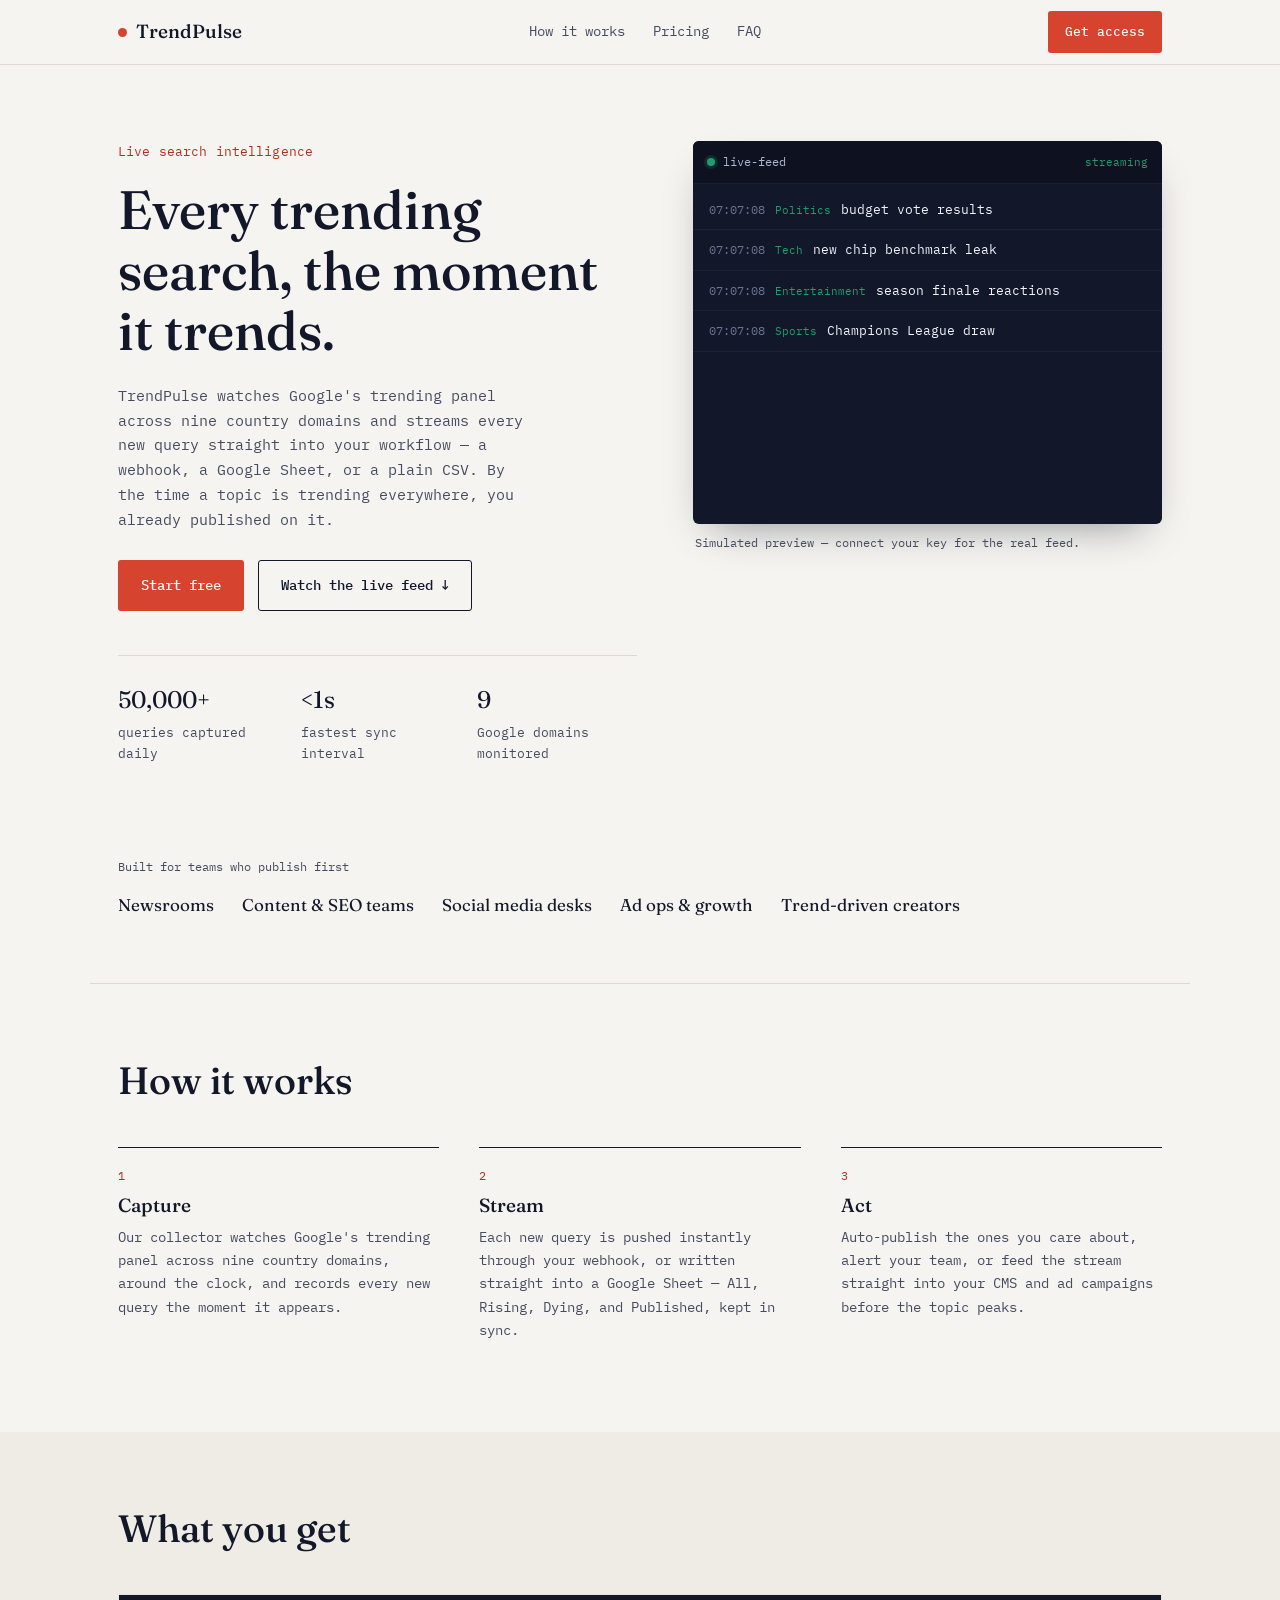
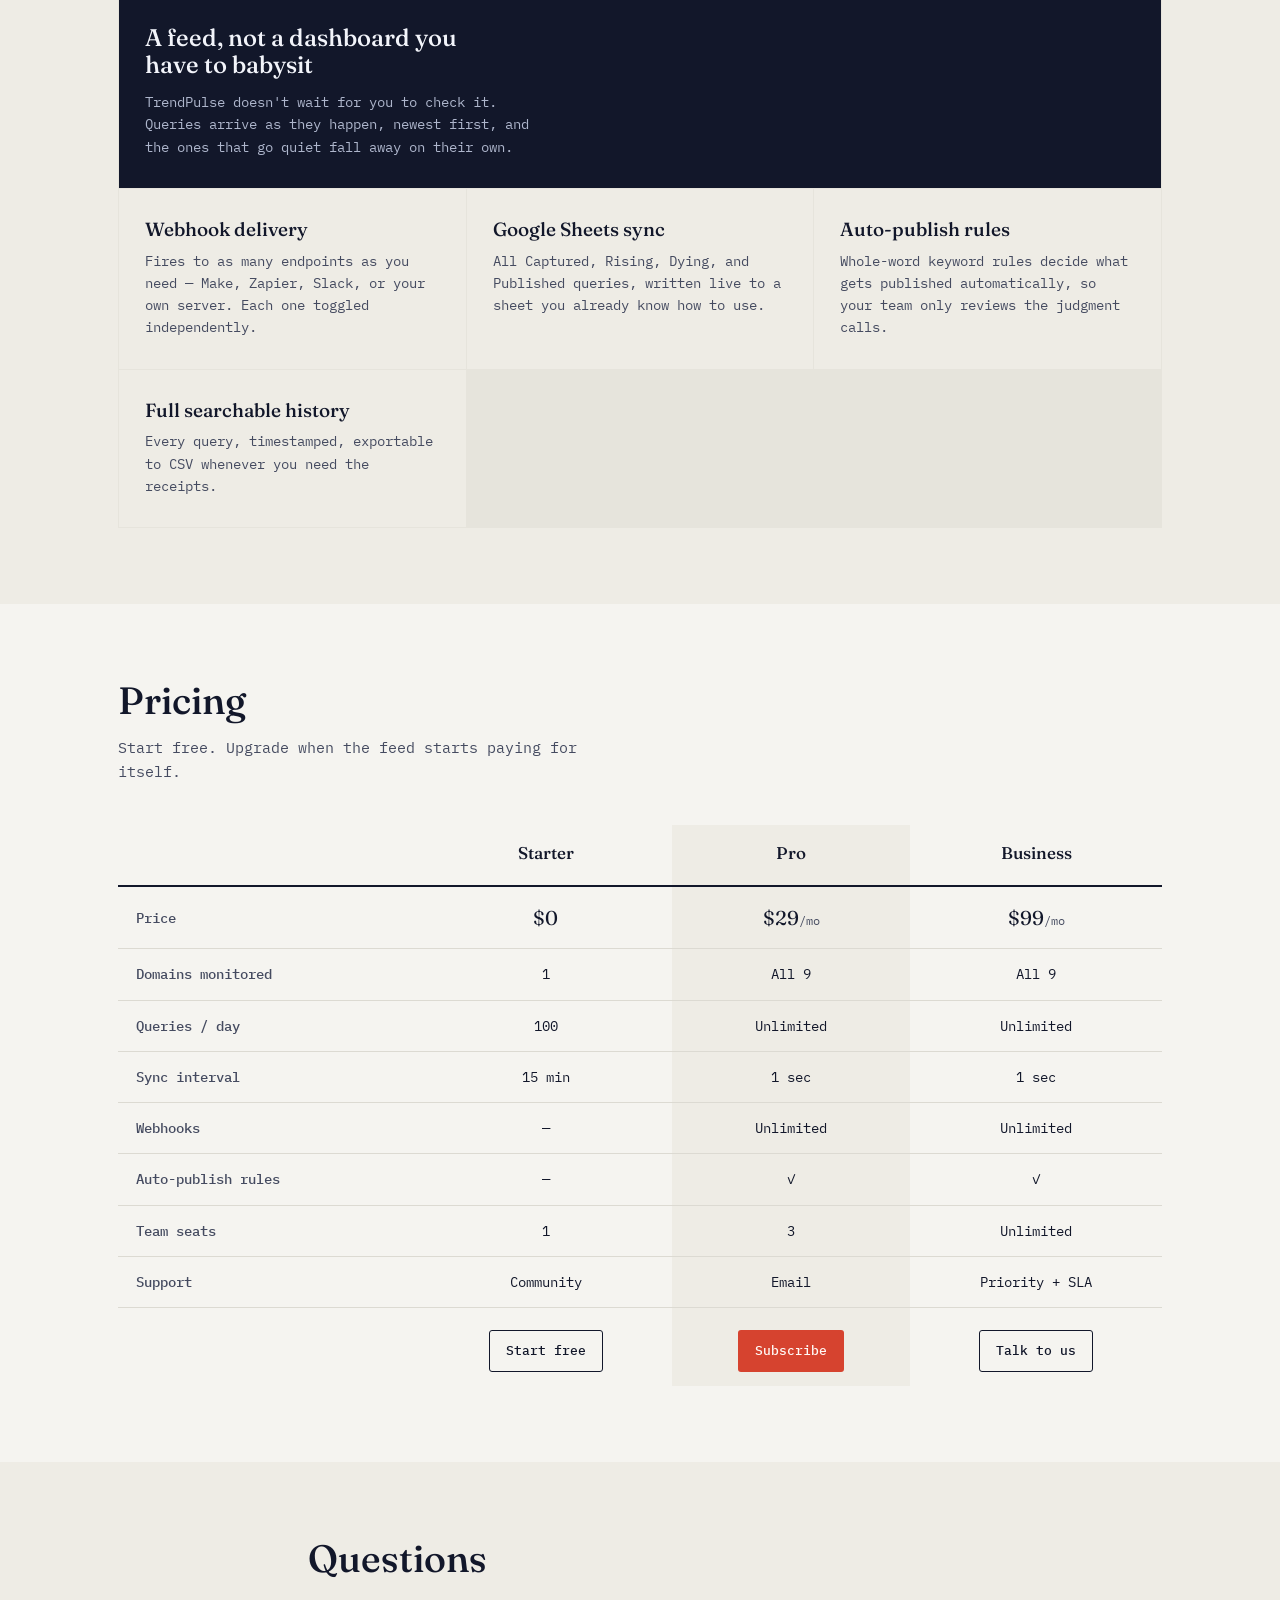
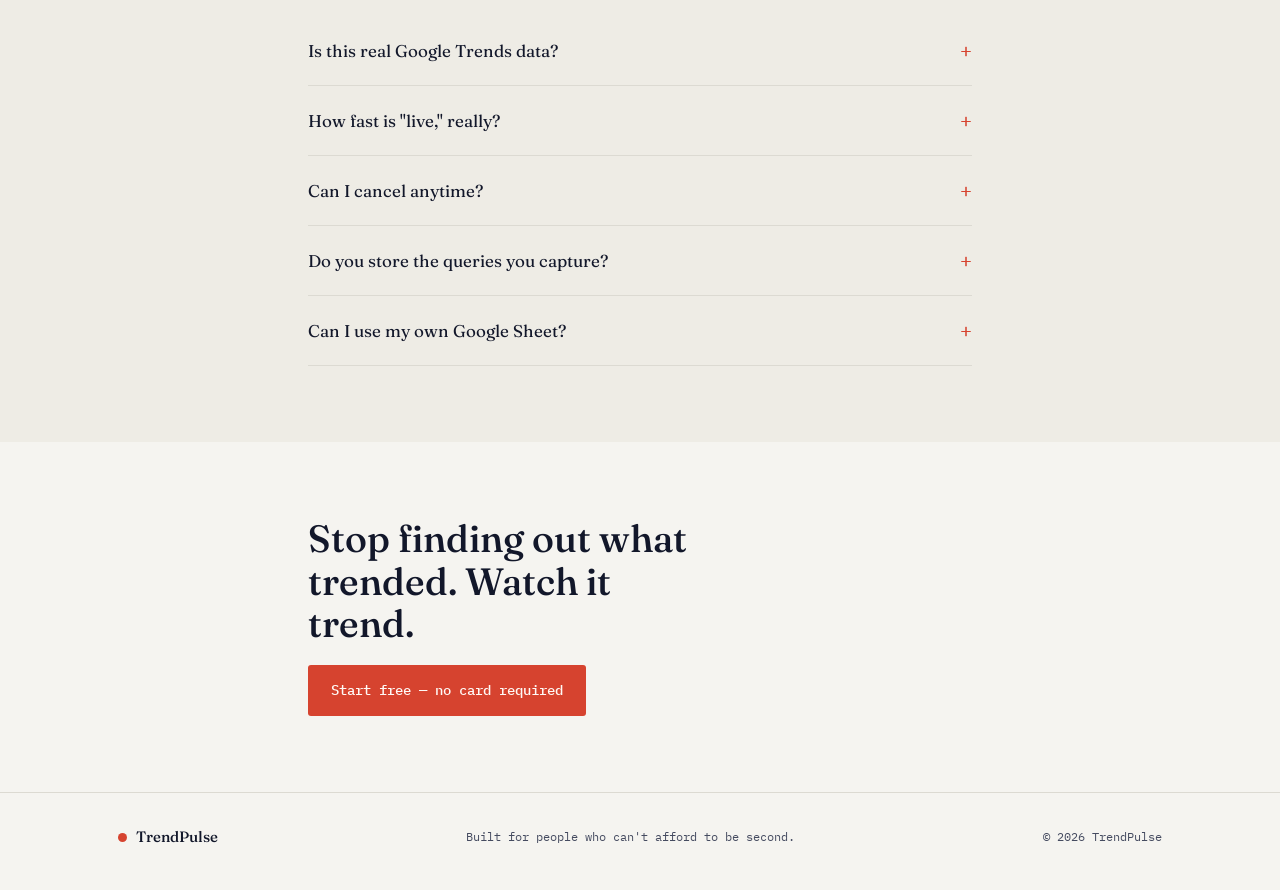
==== index.html @ affe09ee "Add files via upload" ====
<!DOCTYPE html>
<html lang="en">
<head>
<meta charset="UTF-8">
<meta name="viewport" content="width=device-width, initial-scale=1.0">
<title>TrendPulse — Live Google trending queries, streamed to you</title>
<meta name="description" content="TrendPulse streams live Google trending search queries into your workflow — webhook, Google Sheet, or CSV. No scraping your own.">
<link rel="preconnect" href="https://fonts.googleapis.com">
<link rel="preconnect" href="https://fonts.gstatic.com" crossorigin>
<link href="https://fonts.googleapis.com/css2?family=Fraunces:ital,opsz,wght@0,9..144,400;0,9..144,500;0,9..144,600;1,9..144,500&family=IBM+Plex+Mono:wght@400;500;600&display=swap" rel="stylesheet">
<link rel="stylesheet" href="styles.css">
</head>
<body>

<header class="topbar">
  <div class="wrap topbar-row">
    <a href="#top" class="brand">
      <span class="brand-dot" aria-hidden="true"></span>
      TrendPulse
    </a>
    <nav class="topnav" aria-label="Primary">
      <a href="#how">How it works</a>
      <a href="#pricing">Pricing</a>
      <a href="#faq">FAQ</a>
    </nav>
    <a href="#pricing" class="btn btn-primary btn-small">Get access</a>
  </div>
</header>

<main id="top">

  <!-- ============ HERO ============ -->
  <section class="hero wrap">
    <div class="hero-copy">
      <p class="kicker">Live search intelligence</p>
      <h1>Every trending search, the moment it trends.</h1>
      <p class="hero-sub">
        TrendPulse watches Google's trending panel across nine country domains and streams
        every new query straight into your workflow — a webhook, a Google Sheet, or a plain
        CSV. By the time a topic is trending everywhere, you already published on it.
      </p>
      <div class="hero-actions">
        <a href="#pricing" class="btn btn-primary">Start free</a>
        <a href="#ticker" class="btn btn-ghost">Watch the live feed ↓</a>
      </div>
      <dl class="hero-stats">
        <div><dt>50,000+</dt><dd>queries captured daily</dd></div>
        <div><dt>&lt;1s</dt><dd>fastest sync interval</dd></div>
        <div><dt>9</dt><dd>Google domains monitored</dd></div>
      </dl>
    </div>

    <div class="hero-demo" id="ticker">
      <div class="term">
        <div class="term-bar">
          <span class="term-dot term-dot-live" aria-hidden="true"></span>
          <span class="term-title">live-feed</span>
          <span class="term-status" id="termStatus">streaming</span>
        </div>
        <ol class="term-list" id="tickerList" aria-live="polite"></ol>
      </div>
      <p class="hero-demo-caption">Simulated preview — connect your key for the real feed.</p>
    </div>
  </section>

  <!-- ============ LOGOS / TRUST ============ -->
  <section class="wrap trust-row">
    <p class="trust-label">Built for teams who publish first</p>
    <ul class="trust-list">
      <li>Newsrooms</li>
      <li>Content &amp; SEO teams</li>
      <li>Social media desks</li>
      <li>Ad ops &amp; growth</li>
      <li>Trend-driven creators</li>
    </ul>
  </section>

  <!-- ============ HOW IT WORKS ============ -->
  <section class="section" id="how">
    <div class="wrap">
      <h2>How it works</h2>
      <ol class="steps">
        <li>
          <span class="step-no">1</span>
          <h3>Capture</h3>
          <p>Our collector watches Google's trending panel across nine country domains,
            around the clock, and records every new query the moment it appears.</p>
        </li>
        <li>
          <span class="step-no">2</span>
          <h3>Stream</h3>
          <p>Each new query is pushed instantly through your webhook, or written straight
            into a Google Sheet — All, Rising, Dying, and Published, kept in sync.</p>
        </li>
        <li>
          <span class="step-no">3</span>
          <h3>Act</h3>
          <p>Auto-publish the ones you care about, alert your team, or feed the stream
            straight into your CMS and ad campaigns before the topic peaks.</p>
        </li>
      </ol>
    </div>
  </section>

  <!-- ============ FEATURES ============ -->
  <section class="section section-alt">
    <div class="wrap">
      <h2>What you get</h2>
      <div class="feature-grid">
        <article class="feature feature-lead">
          <h3>A feed, not a dashboard you have to babysit</h3>
          <p>TrendPulse doesn't wait for you to check it. Queries arrive as they happen,
            newest first, and the ones that go quiet fall away on their own.</p>
        </article>
        <article class="feature">
          <h3>Webhook delivery</h3>
          <p>Fires to as many endpoints as you need — Make, Zapier, Slack, or your own
            server. Each one toggled independently.</p>
        </article>
        <article class="feature">
          <h3>Google Sheets sync</h3>
          <p>All Captured, Rising, Dying, and Published queries, written live to a sheet
            you already know how to use.</p>
        </article>
        <article class="feature">
          <h3>Auto-publish rules</h3>
          <p>Whole-word keyword rules decide what gets published automatically, so your
            team only reviews the judgment calls.</p>
        </article>
        <article class="feature">
          <h3>Full searchable history</h3>
          <p>Every query, timestamped, exportable to CSV whenever you need the receipts.</p>
        </article>
      </div>
    </div>
  </section>

  <!-- ============ PRICING ============ -->
  <section class="section" id="pricing">
    <div class="wrap">
      <h2>Pricing</h2>
      <p class="section-sub">Start free. Upgrade when the feed starts paying for itself.</p>

      <table class="price-table">
        <thead>
          <tr>
            <th scope="col" class="price-table-plan">Plan</th>
            <th scope="col">Starter</th>
            <th scope="col" class="price-table-featured">Pro</th>
            <th scope="col">Business</th>
          </tr>
        </thead>
        <tbody>
          <tr>
            <th scope="row">Price</th>
            <td><span class="price">$0</span></td>
            <td class="price-table-featured"><span class="price">$29</span><span class="price-period">/mo</span></td>
            <td><span class="price">$99</span><span class="price-period">/mo</span></td>
          </tr>
          <tr>
            <th scope="row">Domains monitored</th>
            <td>1</td>
            <td class="price-table-featured">All 9</td>
            <td>All 9</td>
          </tr>
          <tr>
            <th scope="row">Queries / day</th>
            <td>100</td>
            <td class="price-table-featured">Unlimited</td>
            <td>Unlimited</td>
          </tr>
          <tr>
            <th scope="row">Sync interval</th>
            <td>15 min</td>
            <td class="price-table-featured">1 sec</td>
            <td>1 sec</td>
          </tr>
          <tr>
            <th scope="row">Webhooks</th>
            <td>—</td>
            <td class="price-table-featured">Unlimited</td>
            <td>Unlimited</td>
          </tr>
          <tr>
            <th scope="row">Auto-publish rules</th>
            <td>—</td>
            <td class="price-table-featured">✓</td>
            <td>✓</td>
          </tr>
          <tr>
            <th scope="row">Team seats</th>
            <td>1</td>
            <td class="price-table-featured">3</td>
            <td>Unlimited</td>
          </tr>
          <tr>
            <th scope="row">Support</th>
            <td>Community</td>
            <td class="price-table-featured">Email</td>
            <td>Priority + SLA</td>
          </tr>
          <tr class="price-table-cta-row">
            <th scope="row" class="visually-hidden">Get started</th>
            <td><a href="#" class="btn btn-ghost btn-small" data-plan="starter">Start free</a></td>
            <td class="price-table-featured"><a href="#" class="btn btn-primary btn-small" data-plan="pro">Subscribe</a></td>
            <td><a href="#" class="btn btn-ghost btn-small" data-plan="business">Talk to us</a></td>
          </tr>
        </tbody>
      </table>
    </div>
  </section>

  <!-- ============ FAQ ============ -->
  <section class="section section-alt" id="faq">
    <div class="wrap wrap-narrow">
      <h2>Questions</h2>
      <div class="faq-list">
        <details>
          <summary>Is this real Google Trends data?</summary>
          <p>Yes — TrendPulse reads the same trending panel you'd see on Google Search
            itself, across nine country domains, rather than a delayed export.</p>
        </details>
        <details>
          <summary>How fast is "live," really?</summary>
          <p>On the Pro and Business plans, a new query can reach your webhook or sheet
            in as little as one second from when it first appears. Starter syncs every
            15 minutes.</p>
        </details>
        <details>
          <summary>Can I cancel anytime?</summary>
          <p>Yes. Subscriptions are month-to-month with no contract — cancel from your
            billing portal and you'll keep access until the period ends.</p>
        </details>
        <details>
          <summary>Do you store the queries you capture?</summary>
          <p>Your captured history is kept for as long as your account is active, so you
            can search and export it later. You can purge it at any time.</p>
        </details>
        <details>
          <summary>Can I use my own Google Sheet?</summary>
          <p>Yes — point TrendPulse at any Sheet you control and it keeps four tabs in
            sync: All Captured, Rising, Dying, and Published.</p>
        </details>
      </div>
    </div>
  </section>

  <!-- ============ FINAL CTA ============ -->
  <section class="section closing">
    <div class="wrap wrap-narrow closing-inner">
      <h2>Stop finding out what trended. Watch it trend.</h2>
      <a href="#pricing" class="btn btn-primary">Start free — no card required</a>
    </div>
  </section>

</main>

<footer class="footer">
  <div class="wrap footer-row">
    <a href="#top" class="brand brand-footer">
      <span class="brand-dot" aria-hidden="true"></span>
      TrendPulse
    </a>
    <p class="footer-note">Built for people who can't afford to be second.</p>
    <p class="footer-copy">© <span id="year"></span> TrendPulse</p>
  </div>
</footer>

<script src="script.js"></script>
</body>
</html>
---- styles.css ----
/* ============================================================
   TrendPulse — tokens
   ============================================================ */
:root {
  --paper: #f5f4f0;
  --paper-alt: #eeece5;
  --ink: #12172a;
  --ink-soft: #454b60;
  --navy: #1e2a47;
  --navy-deep: #12172a;
  --coral: #d6432f;
  --coral-deep: #ad3120;
  --green: #1f9d6c;
  --line: #dcdad2;
  --line-soft: #e6e4dc;

  --font-display: 'Fraunces', Georgia, serif;
  --font-mono: 'IBM Plex Mono', ui-monospace, SFMono-Regular, Menlo, monospace;

  --wrap: 1100px;
}

* { box-sizing: border-box; }

html { scroll-behavior: smooth; }

body {
  margin: 0;
  background: var(--paper);
  color: var(--ink);
  font-family: var(--font-mono);
  font-size: 15px;
  line-height: 1.65;
  -webkit-font-smoothing: antialiased;
}

.visually-hidden {
  position: absolute;
  width: 1px; height: 1px;
  overflow: hidden;
  clip: rect(0 0 0 0);
}

a { color: inherit; }

h1, h2, h3 {
  font-family: var(--font-display);
  font-weight: 500;
  color: var(--navy-deep);
  margin: 0 0 0.5em;
  line-height: 1.12;
}

h2 { font-size: clamp(28px, 4vw, 38px); font-weight: 500; }
h3 { font-size: 19px; font-weight: 500; }

p { margin: 0 0 1em; }

.wrap {
  max-width: var(--wrap);
  margin: 0 auto;
  padding: 0 28px;
}
.wrap-narrow { max-width: 720px; }

:focus-visible {
  outline: 2px solid var(--coral);
  outline-offset: 3px;
}

/* ============================================================
   Buttons
   ============================================================ */
.btn {
  display: inline-flex;
  align-items: center;
  gap: 8px;
  font-family: var(--font-mono);
  font-size: 14px;
  font-weight: 500;
  text-decoration: none;
  padding: 13px 22px;
  border-radius: 3px;
  border: 1px solid transparent;
  cursor: pointer;
  transition: background-color .15s ease, border-color .15s ease, color .15s ease;
}
.btn-small { padding: 9px 16px; font-size: 13px; }

.btn-primary {
  background: var(--coral);
  color: #fff9f6;
}
.btn-primary:hover { background: var(--coral-deep); }

.btn-ghost {
  background: transparent;
  color: var(--navy-deep);
  border-color: var(--ink);
}
.btn-ghost:hover { background: var(--ink); color: var(--paper); }

/* ============================================================
   Top bar
   ============================================================ */
.topbar {
  position: sticky;
  top: 0;
  z-index: 20;
  background: rgba(245, 244, 240, 0.92);
  backdrop-filter: blur(6px);
  border-bottom: 1px solid var(--line);
}
.topbar-row {
  display: flex;
  align-items: center;
  justify-content: space-between;
  height: 64px;
}
.brand {
  display: inline-flex;
  align-items: center;
  gap: 9px;
  font-family: var(--font-display);
  font-size: 19px;
  font-weight: 500;
  text-decoration: none;
  color: var(--navy-deep);
}
.brand-dot {
  width: 9px; height: 9px;
  border-radius: 50%;
  background: var(--coral);
  display: inline-block;
}
.topnav {
  display: flex;
  gap: 28px;
  font-size: 14px;
}
.topnav a { text-decoration: none; color: var(--ink-soft); }
.topnav a:hover { color: var(--ink); }

@media (max-width: 720px) {
  .topnav { display: none; }
}

/* ============================================================
   Hero
   ============================================================ */
.hero {
  display: grid;
  grid-template-columns: 1.05fr 0.95fr;
  gap: 56px;
  align-items: start;
  padding: 76px 28px 64px;
}
@media (max-width: 900px) {
  .hero { grid-template-columns: 1fr; padding-top: 48px; }
}

.kicker {
  font-size: 13px;
  color: var(--coral-deep);
  margin: 0 0 18px;
  letter-spacing: 0.01em;
}

.hero h1 {
  font-size: clamp(34px, 5.2vw, 54px);
  max-width: 15ch;
  margin-bottom: 22px;
}

.hero-sub {
  max-width: 46ch;
  color: var(--ink-soft);
  font-size: 15px;
}

.hero-actions {
  display: flex;
  gap: 14px;
  flex-wrap: wrap;
  margin: 28px 0 44px;
}

.hero-stats {
  display: flex;
  gap: 36px;
  margin: 0;
  padding-top: 24px;
  border-top: 1px solid var(--line);
}
.hero-stats dt {
  font-family: var(--font-display);
  font-size: 24px;
  color: var(--navy-deep);
}
.hero-stats dd {
  margin: 2px 0 0;
  font-size: 12.5px;
  color: var(--ink-soft);
}

/* ---- terminal / live ticker ---- */
.hero-demo { position: relative; }
.term {
  background: var(--navy-deep);
  border-radius: 6px;
  overflow: hidden;
  box-shadow: 0 18px 40px -18px rgba(18, 23, 42, 0.45);
}
.term-bar {
  display: flex;
  align-items: center;
  gap: 8px;
  padding: 11px 14px;
  background: #0d1120;
  border-bottom: 1px solid rgba(255,255,255,0.06);
}
.term-dot-live {
  width: 8px; height: 8px;
  border-radius: 50%;
  background: var(--green);
  box-shadow: 0 0 0 3px rgba(31,157,108,0.18);
  flex: 0 0 auto;
}
.term-title {
  color: #aeb6cc;
  font-size: 12px;
}
.term-status {
  margin-left: auto;
  font-size: 11px;
  color: var(--green);
  text-transform: lowercase;
}
.term-list {
  list-style: none;
  margin: 0;
  padding: 6px 0;
  min-height: 340px;
  max-height: 340px;
  overflow: hidden;
}
.term-list li {
  display: flex;
  align-items: baseline;
  gap: 10px;
  padding: 9px 16px;
  font-size: 13px;
  color: #dfe3ee;
  border-bottom: 1px solid rgba(255,255,255,0.045);
  animation: rowIn .35s ease both;
}
.term-list li .t {
  color: #6b7395;
  font-size: 11.5px;
  flex: 0 0 auto;
}
.term-list li .cat {
  color: var(--green);
  font-size: 10.5px;
  flex: 0 0 auto;
}
.term-list li .q {
  flex: 1 1 auto;
  color: #f2f4fa;
  overflow: hidden;
  text-overflow: ellipsis;
  white-space: nowrap;
}
@keyframes rowIn {
  from { opacity: 0; transform: translateY(-6px); }
  to { opacity: 1; transform: translateY(0); }
}
@media (prefers-reduced-motion: reduce) {
  .term-list li { animation: none; }
}

.hero-demo-caption {
  margin: 10px 2px 0;
  font-size: 11.5px;
  color: var(--ink-soft);
}

/* ============================================================
   Trust row
   ============================================================ */
.trust-row {
  padding: 30px 28px 64px;
  border-bottom: 1px solid var(--line);
}
.trust-label {
  font-size: 12px;
  color: var(--ink-soft);
  margin: 0 0 14px;
}
.trust-list {
  list-style: none;
  display: flex;
  flex-wrap: wrap;
  gap: 10px 28px;
  margin: 0;
  padding: 0;
  font-family: var(--font-display);
  font-size: 17px;
  color: var(--navy-deep);
}

/* ============================================================
   Sections
   ============================================================ */
.section { padding: 76px 0; }
.section-alt { background: var(--paper-alt); }
.section-sub { color: var(--ink-soft); max-width: 52ch; margin-top: -6px; }

/* ---- steps ---- */
.steps {
  list-style: none;
  margin: 44px 0 0;
  padding: 0;
  display: grid;
  grid-template-columns: repeat(3, 1fr);
  gap: 40px;
}
@media (max-width: 760px) {
  .steps { grid-template-columns: 1fr; }
}
.steps li { border-top: 1px solid var(--ink); padding-top: 18px; }
.step-no {
  font-family: var(--font-mono);
  font-size: 12px;
  color: var(--coral-deep);
  display: block;
  margin-bottom: 10px;
}
.steps p { color: var(--ink-soft); font-size: 14px; }

/* ---- features ---- */
.feature-grid {
  margin-top: 44px;
  display: grid;
  grid-template-columns: repeat(3, 1fr);
  gap: 1px;
  background: var(--line-soft);
  border: 1px solid var(--line-soft);
}
@media (max-width: 760px) {
  .feature-grid { grid-template-columns: 1fr; }
}
.feature {
  background: var(--paper-alt);
  padding: 30px 26px;
}
.feature p { color: var(--ink-soft); font-size: 13.5px; margin-bottom: 0; }
.feature-lead {
  grid-column: span 3;
  background: var(--navy-deep);
}
.feature-lead h3, .feature-lead p { color: #f2f4fa; }
.feature-lead h3 { font-family: var(--font-display); font-size: 24px; max-width: 20ch; }
.feature-lead p { color: #aeb6cc; max-width: 50ch; }
@media (max-width: 760px) {
  .feature-lead { grid-column: span 1; }
}

/* ============================================================
   Pricing table
   ============================================================ */
.price-table {
  width: 100%;
  border-collapse: collapse;
  margin-top: 40px;
  font-size: 13.5px;
}
.price-table th, .price-table td {
  padding: 14px 18px;
  border-bottom: 1px solid var(--line);
  text-align: center;
}
.price-table thead th { text-align: center; }
.price-table th[scope="row"] {
  text-align: left;
  font-weight: 500;
  color: var(--ink-soft);
}
.price-table-plan { visibility: hidden; }
.price-table thead tr th:first-child { text-align: left; }

.price-table thead th {
  font-family: var(--font-display);
  font-size: 17px;
  font-weight: 500;
  color: var(--navy-deep);
  padding-bottom: 18px;
  border-bottom: 2px solid var(--ink);
}
.price-table-featured {
  background: var(--paper-alt);
}
.price {
  font-family: var(--font-display);
  font-size: 20px;
  color: var(--navy-deep);
}
.price-period { font-size: 12px; color: var(--ink-soft); }
.price-table-cta-row td { border-bottom: none; padding-top: 22px; }

@media (max-width: 700px) {
  .price-table { font-size: 12px; }
  .price-table th, .price-table td { padding: 10px 8px; }
}

/* ============================================================
   FAQ
   ============================================================ */
.faq-list { margin-top: 36px; }
.faq-list details {
  border-bottom: 1px solid var(--line);
  padding: 18px 0;
}
.faq-list summary {
  cursor: pointer;
  font-family: var(--font-display);
  font-size: 17px;
  color: var(--navy-deep);
  list-style: none;
  display: flex;
  justify-content: space-between;
  align-items: center;
  gap: 12px;
}
.faq-list summary::-webkit-details-marker { display: none; }
.faq-list summary::after {
  content: '+';
  font-family: var(--font-mono);
  color: var(--coral);
  font-size: 20px;
  flex: 0 0 auto;
}
.faq-list details[open] summary::after { content: '–'; }
.faq-list p {
  margin: 12px 0 0;
  color: var(--ink-soft);
  font-size: 14px;
  max-width: 60ch;
}

/* ============================================================
   Closing CTA
   ============================================================ */
.closing { text-align: left; }
.closing-inner h2 { max-width: 16ch; }

/* ============================================================
   Footer
   ============================================================ */
.footer { border-top: 1px solid var(--line); padding: 32px 0 40px; }
.footer-row {
  display: flex;
  align-items: center;
  gap: 20px;
  flex-wrap: wrap;
  justify-content: space-between;
}
.brand-footer { font-size: 15px; }
.footer-note, .footer-copy {
  margin: 0;
  font-size: 12px;
  color: var(--ink-soft);
}
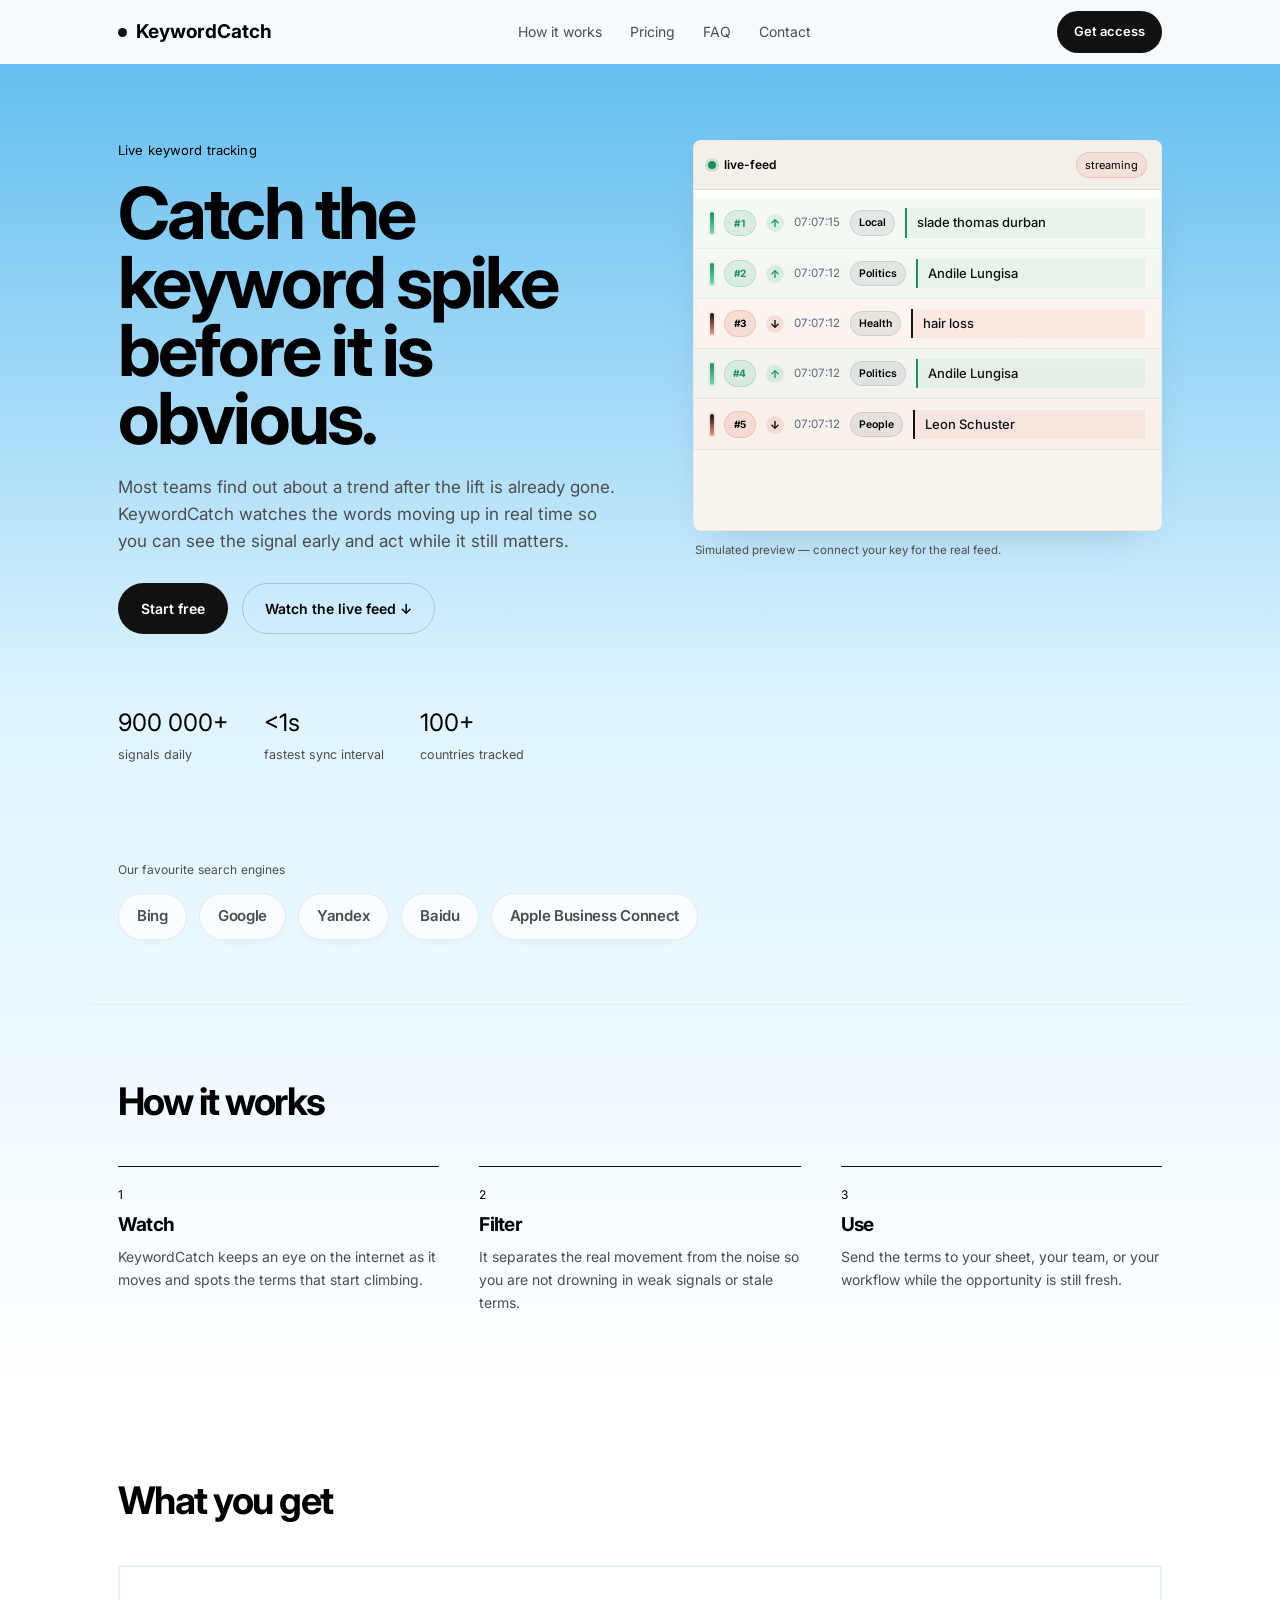
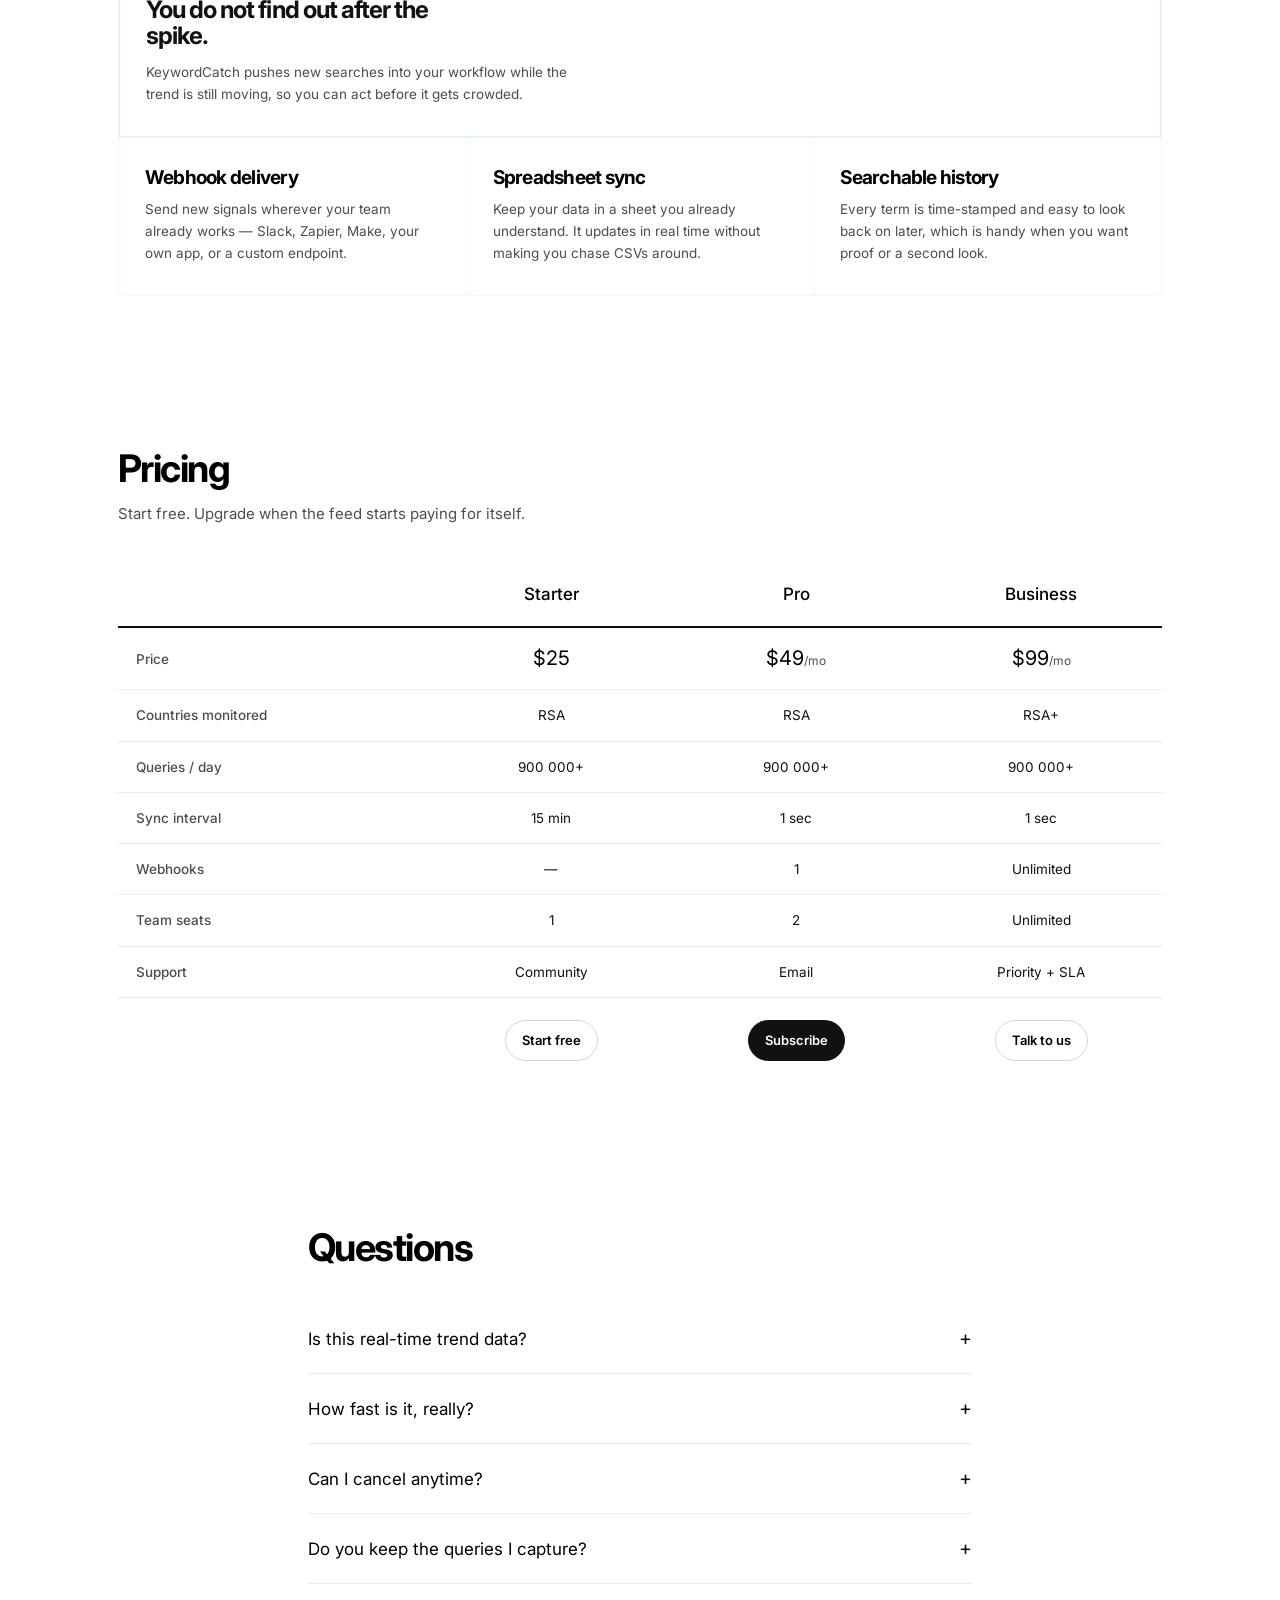
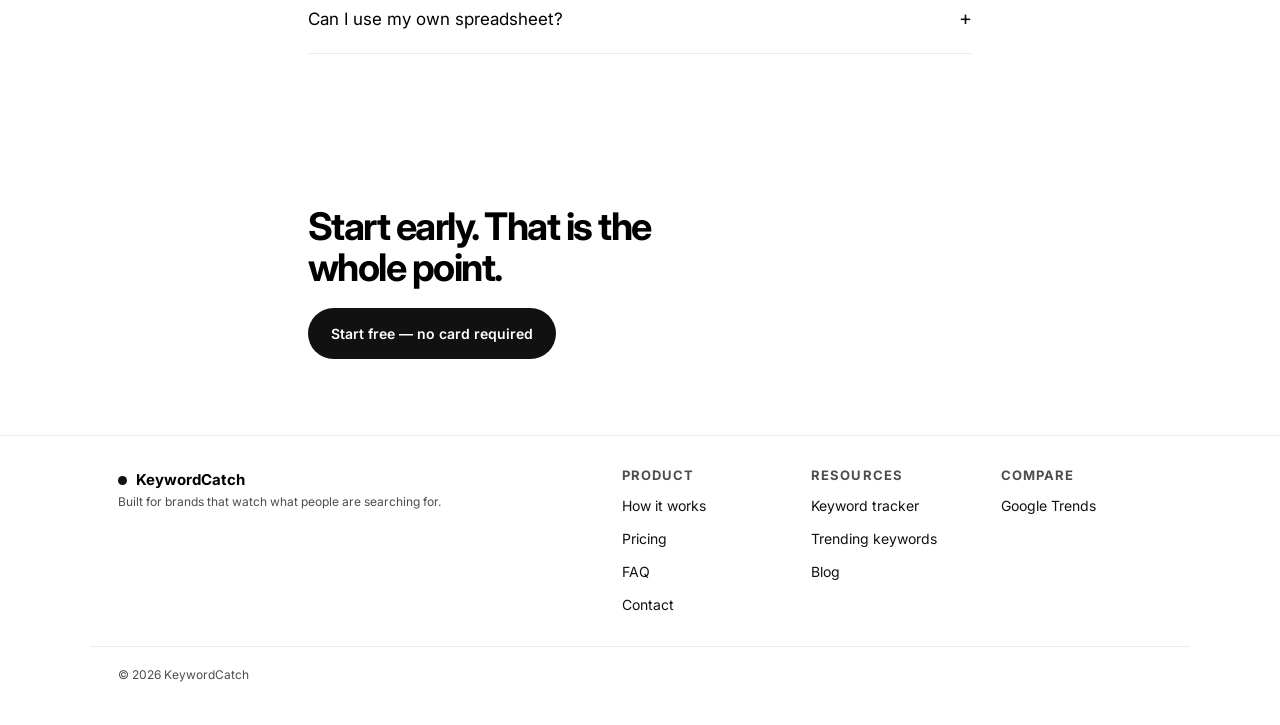
==== commit 5cee023a: "Add files via upload" ====
--- a/index.html
+++ b/index.html
@@ -1,271 +1,321 @@
-<!DOCTYPE html>
-<html lang="en">
-<head>
-<meta charset="UTF-8">
-<meta name="viewport" content="width=device-width, initial-scale=1.0">
-<title>TrendPulse — Live Google trending queries, streamed to you</title>
-<meta name="description" content="TrendPulse streams live Google trending search queries into your workflow — webhook, Google Sheet, or CSV. No scraping your own.">
-<link rel="preconnect" href="https://fonts.googleapis.com">
-<link rel="preconnect" href="https://fonts.gstatic.com" crossorigin>
-<link href="https://fonts.googleapis.com/css2?family=Fraunces:ital,opsz,wght@0,9..144,400;0,9..144,500;0,9..144,600;1,9..144,500&family=IBM+Plex+Mono:wght@400;500;600&display=swap" rel="stylesheet">
-<link rel="stylesheet" href="styles.css">
-</head>
-<body>
-
-<header class="topbar">
-  <div class="wrap topbar-row">
-    <a href="#top" class="brand">
-      <span class="brand-dot" aria-hidden="true"></span>
-      TrendPulse
-    </a>
-    <nav class="topnav" aria-label="Primary">
-      <a href="#how">How it works</a>
-      <a href="#pricing">Pricing</a>
-      <a href="#faq">FAQ</a>
-    </nav>
-    <a href="#pricing" class="btn btn-primary btn-small">Get access</a>
-  </div>
-</header>
-
-<main id="top">
-
-  <!-- ============ HERO ============ -->
-  <section class="hero wrap">
-    <div class="hero-copy">
-      <p class="kicker">Live search intelligence</p>
-      <h1>Every trending search, the moment it trends.</h1>
-      <p class="hero-sub">
-        TrendPulse watches Google's trending panel across nine country domains and streams
-        every new query straight into your workflow — a webhook, a Google Sheet, or a plain
-        CSV. By the time a topic is trending everywhere, you already published on it.
-      </p>
-      <div class="hero-actions">
-        <a href="#pricing" class="btn btn-primary">Start free</a>
-        <a href="#ticker" class="btn btn-ghost">Watch the live feed ↓</a>
-      </div>
-      <dl class="hero-stats">
-        <div><dt>50,000+</dt><dd>queries captured daily</dd></div>
-        <div><dt>&lt;1s</dt><dd>fastest sync interval</dd></div>
-        <div><dt>9</dt><dd>Google domains monitored</dd></div>
-      </dl>
-    </div>
-
-    <div class="hero-demo" id="ticker">
-      <div class="term">
-        <div class="term-bar">
-          <span class="term-dot term-dot-live" aria-hidden="true"></span>
-          <span class="term-title">live-feed</span>
-          <span class="term-status" id="termStatus">streaming</span>
-        </div>
-        <ol class="term-list" id="tickerList" aria-live="polite"></ol>
-      </div>
-      <p class="hero-demo-caption">Simulated preview — connect your key for the real feed.</p>
-    </div>
-  </section>
-
-  <!-- ============ LOGOS / TRUST ============ -->
-  <section class="wrap trust-row">
-    <p class="trust-label">Built for teams who publish first</p>
-    <ul class="trust-list">
-      <li>Newsrooms</li>
-      <li>Content &amp; SEO teams</li>
-      <li>Social media desks</li>
-      <li>Ad ops &amp; growth</li>
-      <li>Trend-driven creators</li>
-    </ul>
-  </section>
-
-  <!-- ============ HOW IT WORKS ============ -->
-  <section class="section" id="how">
-    <div class="wrap">
-      <h2>How it works</h2>
-      <ol class="steps">
-        <li>
-          <span class="step-no">1</span>
-          <h3>Capture</h3>
-          <p>Our collector watches Google's trending panel across nine country domains,
-            around the clock, and records every new query the moment it appears.</p>
-        </li>
-        <li>
-          <span class="step-no">2</span>
-          <h3>Stream</h3>
-          <p>Each new query is pushed instantly through your webhook, or written straight
-            into a Google Sheet — All, Rising, Dying, and Published, kept in sync.</p>
-        </li>
-        <li>
-          <span class="step-no">3</span>
-          <h3>Act</h3>
-          <p>Auto-publish the ones you care about, alert your team, or feed the stream
-            straight into your CMS and ad campaigns before the topic peaks.</p>
-        </li>
-      </ol>
-    </div>
-  </section>
-
-  <!-- ============ FEATURES ============ -->
-  <section class="section section-alt">
-    <div class="wrap">
-      <h2>What you get</h2>
-      <div class="feature-grid">
-        <article class="feature feature-lead">
-          <h3>A feed, not a dashboard you have to babysit</h3>
-          <p>TrendPulse doesn't wait for you to check it. Queries arrive as they happen,
-            newest first, and the ones that go quiet fall away on their own.</p>
-        </article>
-        <article class="feature">
-          <h3>Webhook delivery</h3>
-          <p>Fires to as many endpoints as you need — Make, Zapier, Slack, or your own
-            server. Each one toggled independently.</p>
-        </article>
-        <article class="feature">
-          <h3>Google Sheets sync</h3>
-          <p>All Captured, Rising, Dying, and Published queries, written live to a sheet
-            you already know how to use.</p>
-        </article>
-        <article class="feature">
-          <h3>Auto-publish rules</h3>
-          <p>Whole-word keyword rules decide what gets published automatically, so your
-            team only reviews the judgment calls.</p>
-        </article>
-        <article class="feature">
-          <h3>Full searchable history</h3>
-          <p>Every query, timestamped, exportable to CSV whenever you need the receipts.</p>
-        </article>
-      </div>
-    </div>
-  </section>
-
-  <!-- ============ PRICING ============ -->
-  <section class="section" id="pricing">
-    <div class="wrap">
-      <h2>Pricing</h2>
-      <p class="section-sub">Start free. Upgrade when the feed starts paying for itself.</p>
-
-      <table class="price-table">
-        <thead>
-          <tr>
-            <th scope="col" class="price-table-plan">Plan</th>
-            <th scope="col">Starter</th>
-            <th scope="col" class="price-table-featured">Pro</th>
-            <th scope="col">Business</th>
-          </tr>
-        </thead>
-        <tbody>
-          <tr>
-            <th scope="row">Price</th>
-            <td><span class="price">$0</span></td>
-            <td class="price-table-featured"><span class="price">$29</span><span class="price-period">/mo</span></td>
-            <td><span class="price">$99</span><span class="price-period">/mo</span></td>
-          </tr>
-          <tr>
-            <th scope="row">Domains monitored</th>
-            <td>1</td>
-            <td class="price-table-featured">All 9</td>
-            <td>All 9</td>
-          </tr>
-          <tr>
-            <th scope="row">Queries / day</th>
-            <td>100</td>
-            <td class="price-table-featured">Unlimited</td>
-            <td>Unlimited</td>
-          </tr>
-          <tr>
-            <th scope="row">Sync interval</th>
-            <td>15 min</td>
-            <td class="price-table-featured">1 sec</td>
-            <td>1 sec</td>
-          </tr>
-          <tr>
-            <th scope="row">Webhooks</th>
-            <td>—</td>
-            <td class="price-table-featured">Unlimited</td>
-            <td>Unlimited</td>
-          </tr>
-          <tr>
-            <th scope="row">Auto-publish rules</th>
-            <td>—</td>
-            <td class="price-table-featured">✓</td>
-            <td>✓</td>
-          </tr>
-          <tr>
-            <th scope="row">Team seats</th>
-            <td>1</td>
-            <td class="price-table-featured">3</td>
-            <td>Unlimited</td>
-          </tr>
-          <tr>
-            <th scope="row">Support</th>
-            <td>Community</td>
-            <td class="price-table-featured">Email</td>
-            <td>Priority + SLA</td>
-          </tr>
-          <tr class="price-table-cta-row">
-            <th scope="row" class="visually-hidden">Get started</th>
-            <td><a href="#" class="btn btn-ghost btn-small" data-plan="starter">Start free</a></td>
-            <td class="price-table-featured"><a href="#" class="btn btn-primary btn-small" data-plan="pro">Subscribe</a></td>
-            <td><a href="#" class="btn btn-ghost btn-small" data-plan="business">Talk to us</a></td>
-          </tr>
-        </tbody>
-      </table>
-    </div>
-  </section>
-
-  <!-- ============ FAQ ============ -->
-  <section class="section section-alt" id="faq">
-    <div class="wrap wrap-narrow">
-      <h2>Questions</h2>
-      <div class="faq-list">
-        <details>
-          <summary>Is this real Google Trends data?</summary>
-          <p>Yes — TrendPulse reads the same trending panel you'd see on Google Search
-            itself, across nine country domains, rather than a delayed export.</p>
-        </details>
-        <details>
-          <summary>How fast is "live," really?</summary>
-          <p>On the Pro and Business plans, a new query can reach your webhook or sheet
-            in as little as one second from when it first appears. Starter syncs every
-            15 minutes.</p>
-        </details>
-        <details>
-          <summary>Can I cancel anytime?</summary>
-          <p>Yes. Subscriptions are month-to-month with no contract — cancel from your
-            billing portal and you'll keep access until the period ends.</p>
-        </details>
-        <details>
-          <summary>Do you store the queries you capture?</summary>
-          <p>Your captured history is kept for as long as your account is active, so you
-            can search and export it later. You can purge it at any time.</p>
-        </details>
-        <details>
-          <summary>Can I use my own Google Sheet?</summary>
-          <p>Yes — point TrendPulse at any Sheet you control and it keeps four tabs in
-            sync: All Captured, Rising, Dying, and Published.</p>
-        </details>
-      </div>
-    </div>
-  </section>
-
-  <!-- ============ FINAL CTA ============ -->
-  <section class="section closing">
-    <div class="wrap wrap-narrow closing-inner">
-      <h2>Stop finding out what trended. Watch it trend.</h2>
-      <a href="#pricing" class="btn btn-primary">Start free — no card required</a>
-    </div>
-  </section>
-
-</main>
-
-<footer class="footer">
-  <div class="wrap footer-row">
-    <a href="#top" class="brand brand-footer">
-      <span class="brand-dot" aria-hidden="true"></span>
-      TrendPulse
-    </a>
-    <p class="footer-note">Built for people who can't afford to be second.</p>
-    <p class="footer-copy">© <span id="year"></span> TrendPulse</p>
-  </div>
-</footer>
-
-<script src="script.js"></script>
-</body>
-</html>
+<!DOCTYPE html>
+<html lang="en">
+<head>
+<meta charset="UTF-8">
+<meta name="viewport" content="width=device-width, initial-scale=1.0">
+<meta name="robots" content="index, follow">
+<meta name="theme-color" content="#dfefff">
+<meta name="description" content="KeywordCatch is a live keyword tracker for monitoring trending internet searches, rising topics, and high-intent keywords across markets — with webhook and spreadsheet delivery.">
+<meta name="keywords" content="live keyword tracker, trending keyword tool, internet keyword monitor, keyword monitoring software, trending search keywords, SEO keyword tracking, keyword alerts">
+<title>KeywordCatch | Live keyword tracker for trending internet searches</title>
+<link rel="canonical" href="https://keywordcatch.com/">
+<meta property="og:type" content="website">
+<meta property="og:title" content="KeywordCatch | Live keyword tracker for trending internet searches">
+<meta property="og:description" content="Track rising keyword trends in real time, export to spreadsheets, and send alerts where your team works.">
+<meta property="og:url" content="https://keywordcatch.com/">
+<meta property="og:site_name" content="KeywordCatch">
+<meta name="twitter:card" content="summary_large_image">
+<meta name="twitter:title" content="KeywordCatch | Live keyword tracker for trending internet searches">
+<meta name="twitter:description" content="Monitor internet trending keywords and react before they peak.">
+<link rel="preconnect" href="https://fonts.googleapis.com">
+<link rel="preconnect" href="https://fonts.gstatic.com" crossorigin>
+<link href="https://fonts.googleapis.com/css2?family=Inter:wght@400;500;600;700;800&family=Libre+Baskerville:wght@400;700&display=swap" rel="stylesheet">
+<link rel="stylesheet" href="styles.css">
+</head>
+<body>
+
+<header class="topbar">
+  <div class="wrap topbar-row">
+    <a href="#top" class="brand">
+      <span class="brand-dot" aria-hidden="true"></span>
+      KeywordCatch
+    </a>
+
+    <nav class="topnav" aria-label="Primary">
+      <a href="#how">How it works</a>
+      <a href="#pricing">Pricing</a>
+      <a href="#faq">FAQ</a>
+      <a href="contact.html">Contact</a>
+    </nav>
+
+    <a href="#pricing" class="btn btn-primary btn-small desktop-only">Get access</a>
+
+    <button class="menu-toggle" type="button" aria-expanded="false" aria-controls="mobileMenu" aria-label="Open navigation menu">
+      <span></span>
+      <span></span>
+      <span></span>
+    </button>
+  </div>
+
+  <nav class="mobile-menu" id="mobileMenu" aria-label="Mobile navigation">
+    <a href="#how">How it works</a>
+    <a href="#pricing">Pricing</a>
+    <a href="#faq">FAQ</a>
+    <a href="contact.html">Contact</a>
+    <a href="#pricing" class="btn btn-primary btn-small">Get access</a>
+  </nav>
+</header>
+
+<main id="top">
+
+  <!-- ============ HERO ============ -->
+  <section class="hero wrap">
+    <div class="hero-copy">
+      <p class="kicker">Live keyword tracking</p>
+      <h1>Catch the keyword spike before it is obvious.</h1>
+      <p class="hero-sub">
+        Most teams find out about a trend after the lift is already gone. KeywordCatch watches the words moving up in real time so you can see the signal early and act while it still matters.
+      </p>
+      <div class="hero-actions">
+        <a href="#pricing" class="btn btn-primary">Start free</a>
+        <a href="#ticker" class="btn btn-ghost">Watch the live feed ↓</a>
+      </div>
+      <dl class="hero-stats">
+        <div><dt>900 000+</dt><dd>signals daily</dd></div>
+        <div><dt>&lt;1s</dt><dd>fastest sync interval</dd></div>
+        <div><dt>100+</dt><dd>countries tracked</dd></div>
+      </dl>
+    </div>
+
+    <div class="hero-demo" id="ticker">
+      <div class="term">
+        <div class="term-bar">
+          <span class="term-dot term-dot-live" aria-hidden="true"></span>
+          <span class="term-title">live-feed</span>
+          <span class="term-status" id="termStatus">streaming</span>
+        </div>
+        <ol class="term-list" id="tickerList" aria-live="polite"></ol>
+      </div>
+      <p class="hero-demo-caption">Simulated preview — connect your key for the real feed.</p>
+    </div>
+  </section>
+
+  <!-- ============ LOGOS / TRUST ============ -->
+  <section class="wrap trust-row">
+    <p class="trust-label">Our favourite search engines</p>
+    <div class="client-row" aria-label="Our favourite search engines">
+      <span>Bing</span>
+      <span>Google</span>
+      <span>Yandex</span>
+      <span>Baidu</span>
+      <span>Apple Business Connect</span>
+    </div>
+  </section>
+
+  <!-- ============ HOW IT WORKS ============ -->
+  <section class="section" id="how">
+    <div class="wrap">
+      <h2>How it works</h2>
+      <ol class="steps">
+        <li>
+          <span class="step-no">1</span>
+          <h3>Watch</h3>
+          <p>KeywordCatch keeps an eye on the internet as it moves and spots the terms that start climbing.</p>
+        </li>
+        <li>
+          <span class="step-no">2</span>
+          <h3>Filter</h3>
+          <p>It separates the real movement from the noise so you are not drowning in weak signals or stale terms.</p>
+        </li>
+        <li>
+          <span class="step-no">3</span>
+          <h3>Use</h3>
+          <p>Send the terms to your sheet, your team, or your workflow while the opportunity is still fresh.</p>
+        </li>
+      </ol>
+    </div>
+  </section>
+
+  <!-- ============ FEATURES ============ -->
+  <section class="section section-alt">
+    <div class="wrap">
+      <h2>What you get</h2>
+      <div class="feature-grid">
+        <article class="feature feature-lead">
+          <h3>You do not find out after the spike.</h3>
+          <p>KeywordCatch pushes new searches into your workflow while the trend is still moving, so you can act before it gets crowded.</p>
+        </article>
+        <article class="feature">
+          <h3>Webhook delivery</h3>
+          <p>Send new signals wherever your team already works — Slack, Zapier, Make, your own app, or a custom endpoint.</p>
+        </article>
+        <article class="feature">
+          <h3>Spreadsheet sync</h3>
+          <p>Keep your data in a sheet you already understand. It updates in real time without making you chase CSVs around.</p>
+        </article>
+        <article class="feature">
+          <h3>Searchable history</h3>
+          <p>Every term is time-stamped and easy to look back on later, which is handy when you want proof or a second look.</p>
+        </article>
+      </div>
+    </div>
+  </section>
+
+  <!-- ============ PRICING ============ -->
+  <section class="section" id="pricing">
+    <div class="wrap">
+      <h2>Pricing</h2>
+      <p class="section-sub">Start free. Upgrade when the feed starts paying for itself.</p>
+
+      <table class="price-table">
+        <thead>
+          <tr>
+            <th scope="col" class="price-table-plan">Plan</th>
+            <th scope="col">Starter</th>
+            <th scope="col" class="price-table-featured">Pro</th>
+            <th scope="col">Business</th>
+          </tr>
+        </thead>
+        <tbody>
+          <tr>
+            <th scope="row">Price</th>
+            <td><span class="price">$25</span></td>
+            <td class="price-table-featured"><span class="price">$49</span><span class="price-period">/mo</span></td>
+            <td><span class="price">$99</span><span class="price-period">/mo</span></td>
+          </tr>
+          <tr>
+            <th scope="row">Countries monitored</th>
+            <td>RSA</td>
+            <td class="price-table-featured">RSA</td>
+            <td>RSA+</td>
+          </tr>
+          <tr>
+            <th scope="row">Queries / day</th>
+            <td>900 000+</td>
+            <td class="price-table-featured">900 000+</td>
+            <td>900 000+</td>
+          </tr>
+          <tr>
+            <th scope="row">Sync interval</th>
+            <td>15 min</td>
+            <td class="price-table-featured">1 sec</td>
+            <td>1 sec</td>
+          </tr>
+          <tr>
+            <th scope="row">Webhooks</th>
+            <td>—</td>
+            <td class="price-table-featured">1</td>
+            <td>Unlimited</td>
+          </tr>
+          <tr>
+            <th scope="row">Team seats</th>
+            <td>1</td>
+            <td class="price-table-featured">2</td>
+            <td>Unlimited</td>
+          </tr>
+          <tr>
+            <th scope="row">Support</th>
+            <td>Community</td>
+            <td class="price-table-featured">Email</td>
+            <td>Priority + SLA</td>
+          </tr>
+          <tr class="price-table-cta-row">
+            <th scope="row" class="visually-hidden">Get started</th>
+            <td><a href="contact.html?plan=starter" class="btn btn-ghost btn-small">Start free</a></td>
+            <td class="price-table-featured"><a href="contact.html?plan=pro" class="btn btn-primary btn-small">Subscribe</a></td>
+            <td><a href="contact.html?plan=business" class="btn btn-ghost btn-small">Talk to us</a></td>
+          </tr>
+        </tbody>
+      </table>
+    </div>
+  </section>
+
+  <!-- ============ FAQ ============ -->
+  <section class="section section-alt" id="faq">
+    <div class="wrap wrap-narrow">
+      <h2>Questions</h2>
+      <div class="faq-list">
+        <details>
+          <summary>Is this real-time trend data?</summary>
+          <p>Yes. KeywordCatch watches the signals as they show up, instead of waiting for a delayed export or a stale dashboard.</p>
+        </details>
+        <details>
+          <summary>How fast is it, really?</summary>
+          <p>On the Pro and Business plans, a new term can hit your webhook or sheet in about a second. Starter checks in every 15 minutes.</p>
+        </details>
+        <details>
+          <summary>Can I cancel anytime?</summary>
+          <p>Yes. The plans are month-to-month, and you can cancel from your billing page when you want to.</p>
+        </details>
+        <details>
+          <summary>Do you keep the queries I capture?</summary>
+          <p>Yes. Your history stays in the account while it is active, so you can search it later or export it when needed.</p>
+        </details>
+        <details>
+          <summary>Can I use my own spreadsheet?</summary>
+          <p>Yes. You can point KeywordCatch at a sheet you already use and keep the data flowing into the tabs you care about.</p>
+        </details>
+      </div>
+    </div>
+  </section>
+
+  <!-- ============ FINAL CTA ============ -->
+  <section class="section closing">
+    <div class="wrap wrap-narrow closing-inner">
+      <h2>Start early. That is the whole point.</h2>
+      <a href="#pricing" class="btn btn-primary">Start free — no card required</a>
+    </div>
+  </section>
+
+</main>
+
+<footer class="footer">
+  <div class="wrap footer-top">
+    <div class="footer-brand-block">
+      <a href="#top" class="brand brand-footer">
+        <span class="brand-dot" aria-hidden="true"></span>
+        KeywordCatch
+      </a>
+      <p class="footer-note">Built for brands that watch what people are searching for.</p>
+    </div>
+
+    <div class="footer-menu">
+      <div>
+        <h3>Product</h3>
+        <a href="#how">How it works</a>
+        <a href="#pricing">Pricing</a>
+        <a href="#faq">FAQ</a>
+        <a href="contact.html">Contact</a>
+      </div>
+      <div>
+        <h3>Resources</h3>
+        <a href="keyword-tracker.html">Keyword tracker</a>
+        <a href="trending-keywords.html">Trending keywords</a>
+        <a href="blog.html">Blog</a>
+      </div>
+      <div>
+        <h3>Compare</h3>
+        <a href="compare-google-trends.html">Google Trends</a>
+      </div>
+    </div>
+  </div>
+
+  <div class="wrap footer-row">
+    <p class="footer-copy">© <span id="year"></span> KeywordCatch</p>
+  </div>
+</footer>
+
+<script type="application/ld+json">
+{
+  "@context": "https://schema.org",
+  "@type": "SoftwareApplication",
+  "name": "KeywordCatch",
+  "applicationCategory": "BusinessApplication",
+  "operatingSystem": "Web",
+  "description": "KeywordCatch is a live keyword tracker for monitoring internet trending searches, rising keyword opportunities, and search-intent signals in real time.",
+  "offers": {
+    "@type": "Offer",
+    "price": "0",
+    "priceCurrency": "USD",
+    "category": "Subscription",
+    "availability": "https://schema.org/InStock"
+  },
+  "publisher": {
+    "@type": "Organization",
+    "name": "KeywordCatch"
+  }
+}
+</script>
+<script src="script.js"></script>
+</body>
+</html>
--- a/styles.css
+++ b/styles.css
@@ -1,473 +1,872 @@
-/* ============================================================
-   TrendPulse — tokens
-   ============================================================ */
-:root {
-  --paper: #f5f4f0;
-  --paper-alt: #eeece5;
-  --ink: #12172a;
-  --ink-soft: #454b60;
-  --navy: #1e2a47;
-  --navy-deep: #12172a;
-  --coral: #d6432f;
-  --coral-deep: #ad3120;
-  --green: #1f9d6c;
-  --line: #dcdad2;
-  --line-soft: #e6e4dc;
-
-  --font-display: 'Fraunces', Georgia, serif;
-  --font-mono: 'IBM Plex Mono', ui-monospace, SFMono-Regular, Menlo, monospace;
-
-  --wrap: 1100px;
-}
-
-* { box-sizing: border-box; }
-
-html { scroll-behavior: smooth; }
-
-body {
-  margin: 0;
-  background: var(--paper);
-  color: var(--ink);
-  font-family: var(--font-mono);
-  font-size: 15px;
-  line-height: 1.65;
-  -webkit-font-smoothing: antialiased;
-}
-
-.visually-hidden {
-  position: absolute;
-  width: 1px; height: 1px;
-  overflow: hidden;
-  clip: rect(0 0 0 0);
-}
-
-a { color: inherit; }
-
-h1, h2, h3 {
-  font-family: var(--font-display);
-  font-weight: 500;
-  color: var(--navy-deep);
-  margin: 0 0 0.5em;
-  line-height: 1.12;
-}
-
-h2 { font-size: clamp(28px, 4vw, 38px); font-weight: 500; }
-h3 { font-size: 19px; font-weight: 500; }
-
-p { margin: 0 0 1em; }
-
-.wrap {
-  max-width: var(--wrap);
-  margin: 0 auto;
-  padding: 0 28px;
-}
-.wrap-narrow { max-width: 720px; }
-
-:focus-visible {
-  outline: 2px solid var(--coral);
-  outline-offset: 3px;
-}
-
-/* ============================================================
-   Buttons
-   ============================================================ */
-.btn {
-  display: inline-flex;
-  align-items: center;
-  gap: 8px;
-  font-family: var(--font-mono);
-  font-size: 14px;
-  font-weight: 500;
-  text-decoration: none;
-  padding: 13px 22px;
-  border-radius: 3px;
-  border: 1px solid transparent;
-  cursor: pointer;
-  transition: background-color .15s ease, border-color .15s ease, color .15s ease;
-}
-.btn-small { padding: 9px 16px; font-size: 13px; }
-
-.btn-primary {
-  background: var(--coral);
-  color: #fff9f6;
-}
-.btn-primary:hover { background: var(--coral-deep); }
-
-.btn-ghost {
-  background: transparent;
-  color: var(--navy-deep);
-  border-color: var(--ink);
-}
-.btn-ghost:hover { background: var(--ink); color: var(--paper); }
-
-/* ============================================================
-   Top bar
-   ============================================================ */
-.topbar {
-  position: sticky;
-  top: 0;
-  z-index: 20;
-  background: rgba(245, 244, 240, 0.92);
-  backdrop-filter: blur(6px);
-  border-bottom: 1px solid var(--line);
-}
-.topbar-row {
-  display: flex;
-  align-items: center;
-  justify-content: space-between;
-  height: 64px;
-}
-.brand {
-  display: inline-flex;
-  align-items: center;
-  gap: 9px;
-  font-family: var(--font-display);
-  font-size: 19px;
-  font-weight: 500;
-  text-decoration: none;
-  color: var(--navy-deep);
-}
-.brand-dot {
-  width: 9px; height: 9px;
-  border-radius: 50%;
-  background: var(--coral);
-  display: inline-block;
-}
-.topnav {
-  display: flex;
-  gap: 28px;
-  font-size: 14px;
-}
-.topnav a { text-decoration: none; color: var(--ink-soft); }
-.topnav a:hover { color: var(--ink); }
-
-@media (max-width: 720px) {
-  .topnav { display: none; }
-}
-
-/* ============================================================
-   Hero
-   ============================================================ */
-.hero {
-  display: grid;
-  grid-template-columns: 1.05fr 0.95fr;
-  gap: 56px;
-  align-items: start;
-  padding: 76px 28px 64px;
-}
-@media (max-width: 900px) {
-  .hero { grid-template-columns: 1fr; padding-top: 48px; }
-}
-
-.kicker {
-  font-size: 13px;
-  color: var(--coral-deep);
-  margin: 0 0 18px;
-  letter-spacing: 0.01em;
-}
-
-.hero h1 {
-  font-size: clamp(34px, 5.2vw, 54px);
-  max-width: 15ch;
-  margin-bottom: 22px;
-}
-
-.hero-sub {
-  max-width: 46ch;
-  color: var(--ink-soft);
-  font-size: 15px;
-}
-
-.hero-actions {
-  display: flex;
-  gap: 14px;
-  flex-wrap: wrap;
-  margin: 28px 0 44px;
-}
-
-.hero-stats {
-  display: flex;
-  gap: 36px;
-  margin: 0;
-  padding-top: 24px;
-  border-top: 1px solid var(--line);
-}
-.hero-stats dt {
-  font-family: var(--font-display);
-  font-size: 24px;
-  color: var(--navy-deep);
-}
-.hero-stats dd {
-  margin: 2px 0 0;
-  font-size: 12.5px;
-  color: var(--ink-soft);
-}
-
-/* ---- terminal / live ticker ---- */
-.hero-demo { position: relative; }
-.term {
-  background: var(--navy-deep);
-  border-radius: 6px;
-  overflow: hidden;
-  box-shadow: 0 18px 40px -18px rgba(18, 23, 42, 0.45);
-}
-.term-bar {
-  display: flex;
-  align-items: center;
-  gap: 8px;
-  padding: 11px 14px;
-  background: #0d1120;
-  border-bottom: 1px solid rgba(255,255,255,0.06);
-}
-.term-dot-live {
-  width: 8px; height: 8px;
-  border-radius: 50%;
-  background: var(--green);
-  box-shadow: 0 0 0 3px rgba(31,157,108,0.18);
-  flex: 0 0 auto;
-}
-.term-title {
-  color: #aeb6cc;
-  font-size: 12px;
-}
-.term-status {
-  margin-left: auto;
-  font-size: 11px;
-  color: var(--green);
-  text-transform: lowercase;
-}
-.term-list {
-  list-style: none;
-  margin: 0;
-  padding: 6px 0;
-  min-height: 340px;
-  max-height: 340px;
-  overflow: hidden;
-}
-.term-list li {
-  display: flex;
-  align-items: baseline;
-  gap: 10px;
-  padding: 9px 16px;
-  font-size: 13px;
-  color: #dfe3ee;
-  border-bottom: 1px solid rgba(255,255,255,0.045);
-  animation: rowIn .35s ease both;
-}
-.term-list li .t {
-  color: #6b7395;
-  font-size: 11.5px;
-  flex: 0 0 auto;
-}
-.term-list li .cat {
-  color: var(--green);
-  font-size: 10.5px;
-  flex: 0 0 auto;
-}
-.term-list li .q {
-  flex: 1 1 auto;
-  color: #f2f4fa;
-  overflow: hidden;
-  text-overflow: ellipsis;
-  white-space: nowrap;
-}
-@keyframes rowIn {
-  from { opacity: 0; transform: translateY(-6px); }
-  to { opacity: 1; transform: translateY(0); }
-}
-@media (prefers-reduced-motion: reduce) {
-  .term-list li { animation: none; }
-}
-
-.hero-demo-caption {
-  margin: 10px 2px 0;
-  font-size: 11.5px;
-  color: var(--ink-soft);
-}
-
-/* ============================================================
-   Trust row
-   ============================================================ */
-.trust-row {
-  padding: 30px 28px 64px;
-  border-bottom: 1px solid var(--line);
-}
-.trust-label {
-  font-size: 12px;
-  color: var(--ink-soft);
-  margin: 0 0 14px;
-}
-.trust-list {
-  list-style: none;
-  display: flex;
-  flex-wrap: wrap;
-  gap: 10px 28px;
-  margin: 0;
-  padding: 0;
-  font-family: var(--font-display);
-  font-size: 17px;
-  color: var(--navy-deep);
-}
-
-/* ============================================================
-   Sections
-   ============================================================ */
-.section { padding: 76px 0; }
-.section-alt { background: var(--paper-alt); }
-.section-sub { color: var(--ink-soft); max-width: 52ch; margin-top: -6px; }
-
-/* ---- steps ---- */
-.steps {
-  list-style: none;
-  margin: 44px 0 0;
-  padding: 0;
-  display: grid;
-  grid-template-columns: repeat(3, 1fr);
-  gap: 40px;
-}
-@media (max-width: 760px) {
-  .steps { grid-template-columns: 1fr; }
-}
-.steps li { border-top: 1px solid var(--ink); padding-top: 18px; }
-.step-no {
-  font-family: var(--font-mono);
-  font-size: 12px;
-  color: var(--coral-deep);
-  display: block;
-  margin-bottom: 10px;
-}
-.steps p { color: var(--ink-soft); font-size: 14px; }
-
-/* ---- features ---- */
-.feature-grid {
-  margin-top: 44px;
-  display: grid;
-  grid-template-columns: repeat(3, 1fr);
-  gap: 1px;
-  background: var(--line-soft);
-  border: 1px solid var(--line-soft);
-}
-@media (max-width: 760px) {
-  .feature-grid { grid-template-columns: 1fr; }
-}
-.feature {
-  background: var(--paper-alt);
-  padding: 30px 26px;
-}
-.feature p { color: var(--ink-soft); font-size: 13.5px; margin-bottom: 0; }
-.feature-lead {
-  grid-column: span 3;
-  background: var(--navy-deep);
-}
-.feature-lead h3, .feature-lead p { color: #f2f4fa; }
-.feature-lead h3 { font-family: var(--font-display); font-size: 24px; max-width: 20ch; }
-.feature-lead p { color: #aeb6cc; max-width: 50ch; }
-@media (max-width: 760px) {
-  .feature-lead { grid-column: span 1; }
-}
-
-/* ============================================================
-   Pricing table
-   ============================================================ */
-.price-table {
-  width: 100%;
-  border-collapse: collapse;
-  margin-top: 40px;
-  font-size: 13.5px;
-}
-.price-table th, .price-table td {
-  padding: 14px 18px;
-  border-bottom: 1px solid var(--line);
-  text-align: center;
-}
-.price-table thead th { text-align: center; }
-.price-table th[scope="row"] {
-  text-align: left;
-  font-weight: 500;
-  color: var(--ink-soft);
-}
-.price-table-plan { visibility: hidden; }
-.price-table thead tr th:first-child { text-align: left; }
-
-.price-table thead th {
-  font-family: var(--font-display);
-  font-size: 17px;
-  font-weight: 500;
-  color: var(--navy-deep);
-  padding-bottom: 18px;
-  border-bottom: 2px solid var(--ink);
-}
-.price-table-featured {
-  background: var(--paper-alt);
-}
-.price {
-  font-family: var(--font-display);
-  font-size: 20px;
-  color: var(--navy-deep);
-}
-.price-period { font-size: 12px; color: var(--ink-soft); }
-.price-table-cta-row td { border-bottom: none; padding-top: 22px; }
-
-@media (max-width: 700px) {
-  .price-table { font-size: 12px; }
-  .price-table th, .price-table td { padding: 10px 8px; }
-}
-
-/* ============================================================
-   FAQ
-   ============================================================ */
-.faq-list { margin-top: 36px; }
-.faq-list details {
-  border-bottom: 1px solid var(--line);
-  padding: 18px 0;
-}
-.faq-list summary {
-  cursor: pointer;
-  font-family: var(--font-display);
-  font-size: 17px;
-  color: var(--navy-deep);
-  list-style: none;
-  display: flex;
-  justify-content: space-between;
-  align-items: center;
-  gap: 12px;
-}
-.faq-list summary::-webkit-details-marker { display: none; }
-.faq-list summary::after {
-  content: '+';
-  font-family: var(--font-mono);
-  color: var(--coral);
-  font-size: 20px;
-  flex: 0 0 auto;
-}
-.faq-list details[open] summary::after { content: '–'; }
-.faq-list p {
-  margin: 12px 0 0;
-  color: var(--ink-soft);
-  font-size: 14px;
-  max-width: 60ch;
-}
-
-/* ============================================================
-   Closing CTA
-   ============================================================ */
-.closing { text-align: left; }
-.closing-inner h2 { max-width: 16ch; }
-
-/* ============================================================
-   Footer
-   ============================================================ */
-.footer { border-top: 1px solid var(--line); padding: 32px 0 40px; }
-.footer-row {
-  display: flex;
-  align-items: center;
-  gap: 20px;
-  flex-wrap: wrap;
-  justify-content: space-between;
-}
-.brand-footer { font-size: 15px; }
-.footer-note, .footer-copy {
-  margin: 0;
-  font-size: 12px;
-  color: var(--ink-soft);
-}
+/* ============================================================
+   KeywordCatch — tokens
+   ============================================================ */
+:root {
+  --sky: #58b9ee;
+  --sky-soft: #dff4ff;
+  --paper: #f4fbff;
+  --paper-alt: #ffffff;
+  --ink: #111111;
+  --ink-soft: #4d4d4d;
+  --navy: #111111;
+  --navy-deep: #000000;
+  --coral: #111111;
+  --coral-deep: #000000;
+  --green: #1d8f66;
+  --line: #dfeef8;
+  --line-soft: #edf9ff;
+
+  --font-display: 'Inter', 'Segoe UI', Arial, sans-serif;
+  --font-body: 'Inter', 'Segoe UI', Arial, sans-serif;
+
+  --wrap: 1100px;
+}
+
+* { box-sizing: border-box; }
+
+html { scroll-behavior: smooth; }
+
+body {
+  margin: 0;
+  background: linear-gradient(180deg, var(--sky) 0%, var(--sky-soft) 18%, #ffffff 36%, #ffffff 100%);
+  color: var(--ink);
+  font-family: var(--font-body);
+  font-size: 15px;
+  line-height: 1.65;
+  -webkit-font-smoothing: antialiased;
+}
+
+.visually-hidden {
+  position: absolute;
+  width: 1px; height: 1px;
+  overflow: hidden;
+  clip: rect(0 0 0 0);
+}
+
+a { color: inherit; }
+
+h1, h2, h3 {
+  font-family: var(--font-display);
+  font-weight: 700;
+  color: var(--navy-deep);
+  margin: 0 0 0.5em;
+  line-height: 1.08;
+  letter-spacing: -0.04em;
+}
+
+h2 { font-size: clamp(28px, 4vw, 38px); font-weight: 700; }
+h3 { font-size: 19px; font-weight: 700; }
+
+p { margin: 0 0 1em; }
+
+.wrap {
+  max-width: var(--wrap);
+  margin: 0 auto;
+  padding: 0 28px;
+}
+.wrap-narrow { max-width: 720px; }
+
+:focus-visible {
+  outline: 2px solid var(--coral);
+  outline-offset: 3px;
+}
+
+/* ============================================================
+   Buttons
+   ============================================================ */
+.btn {
+  display: inline-flex;
+  align-items: center;
+  gap: 8px;
+  font-family: var(--font-body);
+  font-size: 14px;
+  font-weight: 600;
+  text-decoration: none;
+  padding: 13px 22px;
+  border-radius: 999px;
+  border: 1px solid transparent;
+  cursor: pointer;
+  transition: background-color .15s ease, border-color .15s ease, color .15s ease;
+}
+.btn-small { padding: 9px 16px; font-size: 13px; }
+
+.btn-primary {
+  background: #111111;
+  color: #ffffff;
+  border-color: rgba(17, 17, 17, 0.14);
+}
+.btn-primary:hover { background: #000000; }
+
+.btn-ghost {
+  background: transparent;
+  color: var(--navy-deep);
+  border-color: rgba(17, 17, 17, 0.18);
+}
+.btn-ghost:hover { background: var(--ink); color: var(--paper); }
+
+/* ============================================================
+   Top bar
+   ============================================================ */
+.topbar {
+  position: sticky;
+  top: 0;
+  z-index: 20;
+  background: rgba(255, 255, 255, 0.94);
+  backdrop-filter: blur(6px);
+}
+.topbar-row {
+  display: flex;
+  align-items: center;
+  justify-content: space-between;
+  height: 64px;
+}
+.brand {
+  display: inline-flex;
+  align-items: center;
+  gap: 9px;
+  font-family: var(--font-display);
+  font-size: 19px;
+  font-weight: 700;
+  text-decoration: none;
+  color: var(--navy-deep);
+}
+.brand-dot {
+  width: 9px; height: 9px;
+  border-radius: 50%;
+  background: var(--coral);
+  display: inline-block;
+}
+.topnav {
+  display: flex;
+  gap: 28px;
+  font-size: 14px;
+}
+.topnav a { text-decoration: none; color: var(--ink-soft); }
+.topnav a:hover { color: var(--ink); }
+
+@media (max-width: 720px) {
+  .topnav,
+  .desktop-only {
+    display: none;
+  }
+
+  .topbar-row {
+    position: relative;
+    gap: 14px;
+  }
+
+  .menu-toggle {
+    display: inline-flex;
+    flex-direction: column;
+    justify-content: center;
+    gap: 4px;
+    width: 40px;
+    height: 40px;
+    border: 1px solid rgba(17, 17, 17, 0.18);
+    border-radius: 999px;
+    background: #fff;
+    padding: 0 10px;
+    cursor: pointer;
+  }
+
+  .menu-toggle span {
+    display: block;
+    height: 2px;
+    width: 100%;
+    background: var(--ink);
+    border-radius: 999px;
+  }
+
+  .mobile-menu {
+    display: none;
+    flex-direction: column;
+    gap: 12px;
+    padding: 0 28px 20px;
+    background: #fff;
+  }
+
+  .mobile-menu.is-open {
+    display: flex;
+  }
+
+  .mobile-menu a {
+    text-decoration: none;
+    color: var(--ink);
+    font-weight: 600;
+  }
+
+  .mobile-menu .btn {
+    width: fit-content;
+  }
+}
+
+@media (min-width: 721px) {
+  .menu-toggle,
+  .mobile-menu {
+    display: none !important;
+  }
+}
+
+/* ============================================================
+   Hero
+   ============================================================ */
+.hero {
+  display: grid;
+  grid-template-columns: 1.05fr 0.95fr;
+  gap: 56px;
+  align-items: start;
+  padding: 76px 28px 64px;
+}
+@media (max-width: 900px) {
+  .hero { grid-template-columns: 1fr; padding-top: 48px; }
+}
+
+.kicker {
+  font-size: 13px;
+  color: var(--coral-deep);
+  margin: 0 0 18px;
+  letter-spacing: 0.01em;
+}
+
+.hero h1 {
+  font-size: clamp(42px, 5.6vw, 72px);
+  max-width: 14ch;
+  margin-bottom: 22px;
+  line-height: 0.95;
+}
+
+.hero-sub {
+  max-width: 46ch;
+  color: var(--ink-soft);
+  font-size: 17px;
+  line-height: 1.6;
+}
+
+.hero-actions {
+  display: flex;
+  gap: 14px;
+  flex-wrap: wrap;
+  margin: 28px 0 44px;
+}
+
+.hero-stats {
+  display: flex;
+  gap: 36px;
+  margin: 0;
+  padding-top: 24px;
+  border-top: 1px solid var(--line);
+}
+.hero-stats dt {
+  font-family: var(--font-display);
+  font-size: 24px;
+  color: var(--navy-deep);
+}
+.hero-stats dd {
+  margin: 2px 0 0;
+  font-size: 12.5px;
+  color: var(--ink-soft);
+}
+
+/* ---- terminal / live ticker ---- */
+.hero-demo { position: relative; }
+.term {
+  background: #fffdf9;
+  border: 1px solid rgba(18, 23, 42, 0.08);
+  border-radius: 8px;
+  overflow: hidden;
+  box-shadow: 0 18px 40px -24px rgba(18, 23, 42, 0.25);
+}
+.term-bar {
+  display: flex;
+  align-items: center;
+  gap: 8px;
+  padding: 11px 14px;
+  background: #f4efe8;
+  border-bottom: 1px solid rgba(18, 23, 42, 0.08);
+}
+.term-dot-live {
+  width: 8px; height: 8px;
+  border-radius: 50%;
+  background: var(--green);
+  box-shadow: 0 0 0 3px rgba(31,157,108,0.18);
+  flex: 0 0 auto;
+}
+.term-title {
+  color: var(--navy-deep);
+  font-size: 12px;
+  font-weight: 600;
+}
+.term-status {
+  margin-left: auto;
+  font-size: 11px;
+  color: var(--coral-deep);
+  text-transform: lowercase;
+  background: rgba(214, 67, 47, 0.08);
+  border: 1px solid rgba(214, 67, 47, 0.18);
+  border-radius: 999px;
+  padding: 3px 8px;
+}
+.term-list {
+  list-style: none;
+  margin: 0;
+  padding: 8px 0;
+  min-height: 340px;
+  max-height: 340px;
+  overflow: hidden;
+  background: linear-gradient(180deg, #fffefb 0%, #f7f3ed 100%);
+}
+.term-list li {
+  display: flex;
+  align-items: center;
+  gap: 10px;
+  padding: 10px 16px;
+  font-size: 13px;
+  color: var(--ink);
+  border-bottom: 1px solid rgba(18, 23, 42, 0.06);
+  animation: rowIn .45s cubic-bezier(.2, .7, .2, 1) both;
+}
+.term-list li.trend-up-row {
+  background: rgba(31, 157, 108, 0.04);
+}
+.term-list li.trend-down-row {
+  background: rgba(214, 67, 47, 0.03);
+}
+.term-list li .word-bar {
+  width: 4px;
+  height: 22px;
+  border-radius: 999px;
+  background: linear-gradient(180deg, var(--coral) 0%, #f09a8a 100%);
+  flex: 0 0 auto;
+  box-shadow: 0 0 0 2px rgba(214, 67, 47, 0.08);
+}
+.term-list li.trend-up-row .word-bar {
+  background: linear-gradient(180deg, var(--green) 0%, #7ad3b3 100%);
+  box-shadow: 0 0 0 2px rgba(31, 157, 108, 0.08);
+}
+.term-list li.trend-down-row .word-bar {
+  background: linear-gradient(180deg, var(--coral) 0%, #f09a8a 100%);
+}
+.term-list li .pos {
+  display: inline-flex;
+  align-items: center;
+  justify-content: center;
+  min-width: 32px;
+  padding: 4px 6px;
+  background: rgba(214, 67, 47, 0.12);
+  color: var(--coral-deep);
+  border: 1px solid rgba(214, 67, 47, 0.18);
+  border-radius: 999px;
+  font-size: 10px;
+  font-weight: 700;
+  letter-spacing: 0.04em;
+  flex: 0 0 auto;
+}
+.term-list li.trend-up-row .pos {
+  background: rgba(31, 157, 108, 0.12);
+  color: var(--green);
+  border-color: rgba(31, 157, 108, 0.18);
+}
+.term-list li .trend {
+  display: inline-flex;
+  align-items: center;
+  justify-content: center;
+  width: 18px;
+  height: 18px;
+  border-radius: 50%;
+  font-size: 11px;
+  font-weight: 700;
+  flex: 0 0 auto;
+}
+.term-list li .trend-up {
+  background: rgba(31, 157, 108, 0.12);
+  color: var(--green);
+}
+.term-list li .trend-down {
+  background: rgba(214, 67, 47, 0.12);
+  color: var(--coral-deep);
+}
+.term-list li .t {
+  color: #5f677d;
+  font-size: 11.5px;
+  flex: 0 0 auto;
+}
+.term-list li .cat {
+  color: var(--navy-deep);
+  background: rgba(30, 42, 71, 0.08);
+  border: 1px solid rgba(30, 42, 71, 0.12);
+  border-radius: 999px;
+  padding: 3px 8px;
+  font-size: 10.5px;
+  font-weight: 600;
+  flex: 0 0 auto;
+}
+.term-list li .q {
+  flex: 1 1 auto;
+  color: var(--ink);
+  background: rgba(214, 67, 47, 0.06);
+  border-left: 2px solid var(--coral);
+  padding: 4px 8px 4px 10px;
+  overflow: hidden;
+  text-overflow: ellipsis;
+  white-space: nowrap;
+  font-weight: 500;
+}
+.term-list li.trend-up-row .q {
+  background: rgba(31, 157, 108, 0.06);
+  border-left-color: var(--green);
+}
+@keyframes rowIn {
+  from {
+    opacity: 0;
+    transform: translateY(-16px) scale(0.98);
+  }
+  to {
+    opacity: 1;
+    transform: translateY(0) scale(1);
+  }
+}
+@media (prefers-reduced-motion: reduce) {
+  .term-list li { animation: none; }
+}
+
+.hero-demo-caption {
+  margin: 10px 2px 0;
+  font-size: 11.5px;
+  color: var(--ink-soft);
+}
+
+/* ============================================================
+   Trust row
+   ============================================================ */
+.trust-row {
+  padding: 30px 28px 64px;
+  border-bottom: 1px solid var(--line);
+}
+.trust-label {
+  font-size: 12px;
+  color: var(--ink-soft);
+  margin: 0 0 14px;
+  text-transform: none;
+  letter-spacing: 0.01em;
+}
+.client-row {
+  display: flex;
+  flex-wrap: wrap;
+  gap: 12px;
+}
+.client-row span {
+  display: inline-flex;
+  align-items: center;
+  justify-content: center;
+  min-height: 42px;
+  padding: 10px 18px;
+  border-radius: 999px;
+  background: rgba(255, 255, 255, 0.72);
+  border: 1px solid rgba(17, 17, 17, 0.08);
+  color: var(--ink-soft);
+  font-weight: 600;
+  letter-spacing: -0.02em;
+  box-shadow: 0 8px 18px -18px rgba(17, 17, 17, 0.25);
+}
+
+
+/* ============================================================
+   Sections
+   ============================================================ */
+.section { padding: 76px 0; }
+.section-alt { background: var(--paper-alt); }
+.section-sub { color: var(--ink-soft); max-width: 52ch; margin-top: -6px; }
+
+/* ---- steps ---- */
+.steps {
+  list-style: none;
+  margin: 44px 0 0;
+  padding: 0;
+  display: grid;
+  grid-template-columns: repeat(3, 1fr);
+  gap: 40px;
+}
+@media (max-width: 760px) {
+  .steps { grid-template-columns: 1fr; }
+}
+.steps li { border-top: 1px solid var(--ink); padding-top: 18px; }
+.step-no {
+  font-family: var(--font-mono);
+  font-size: 12px;
+  color: var(--coral-deep);
+  display: block;
+  margin-bottom: 10px;
+}
+.steps p { color: var(--ink-soft); font-size: 14px; }
+
+/* ---- features ---- */
+.feature-grid {
+  margin-top: 44px;
+  display: grid;
+  grid-template-columns: repeat(3, 1fr);
+  gap: 1px;
+  background: var(--line-soft);
+  border: 1px solid var(--line-soft);
+}
+@media (max-width: 760px) {
+  .feature-grid { grid-template-columns: 1fr; }
+}
+.feature {
+  background: #ffffff;
+  padding: 30px 26px;
+}
+.feature p { color: var(--ink-soft); font-size: 13.5px; margin-bottom: 0; }
+.feature-lead {
+  grid-column: span 3;
+  background: #ffffff;
+  border: 1px solid var(--line);
+}
+.feature-lead h3, .feature-lead p { color: var(--ink); }
+.feature-lead h3 { font-family: var(--font-display); font-size: 24px; max-width: 20ch; }
+.feature-lead p { color: var(--ink-soft); max-width: 50ch; }
+@media (max-width: 760px) {
+  .feature-lead { grid-column: span 1; }
+}
+
+/* ============================================================
+   Pricing table
+   ============================================================ */
+.price-table {
+  width: 100%;
+  border-collapse: collapse;
+  margin-top: 40px;
+  font-size: 13.5px;
+}
+.price-table th, .price-table td {
+  padding: 14px 18px;
+  border-bottom: 1px solid var(--line);
+  text-align: center;
+}
+.price-table thead th { text-align: center; }
+.price-table th[scope="row"] {
+  text-align: left;
+  font-weight: 500;
+  color: var(--ink-soft);
+}
+.price-table-plan { visibility: hidden; }
+.price-table thead tr th:first-child { text-align: left; }
+
+.price-table thead th {
+  font-family: var(--font-display);
+  font-size: 17px;
+  font-weight: 500;
+  color: var(--navy-deep);
+  padding-bottom: 18px;
+  border-bottom: 2px solid var(--ink);
+}
+.price-table-featured {
+  background: var(--paper-alt);
+}
+.price {
+  font-family: var(--font-display);
+  font-size: 20px;
+  color: var(--navy-deep);
+}
+.price-period { font-size: 12px; color: var(--ink-soft); }
+.price-table-cta-row td { border-bottom: none; padding-top: 22px; }
+
+@media (max-width: 700px) {
+  .price-table { font-size: 12px; }
+  .price-table th, .price-table td { padding: 10px 8px; }
+}
+
+/* ============================================================
+   FAQ
+   ============================================================ */
+.faq-list { margin-top: 36px; }
+.faq-list details {
+  border-bottom: 1px solid var(--line);
+  padding: 18px 0;
+}
+.faq-list summary {
+  cursor: pointer;
+  font-family: var(--font-display);
+  font-size: 17px;
+  color: var(--navy-deep);
+  list-style: none;
+  display: flex;
+  justify-content: space-between;
+  align-items: center;
+  gap: 12px;
+}
+.faq-list summary::-webkit-details-marker { display: none; }
+.faq-list summary::after {
+  content: '+';
+  font-family: var(--font-mono);
+  color: var(--coral);
+  font-size: 20px;
+  flex: 0 0 auto;
+}
+.faq-list details[open] summary::after { content: '–'; }
+.faq-list p {
+  margin: 12px 0 0;
+  color: var(--ink-soft);
+  font-size: 14px;
+  max-width: 60ch;
+}
+
+/* ============================================================
+   Closing CTA
+   ============================================================ */
+.closing { text-align: left; }
+.closing-inner h2 { max-width: 16ch; }
+
+.seo-page {
+  background: #ffffff;
+}
+
+.seo-page-header {
+  padding: 72px 28px 32px;
+}
+
+.seo-page-header h1 {
+  font-size: clamp(36px, 5vw, 58px);
+  max-width: 14ch;
+  margin-bottom: 18px;
+}
+
+.seo-page-header p {
+  max-width: 62ch;
+  color: var(--ink-soft);
+  font-size: 17px;
+}
+
+.seo-grid {
+  display: grid;
+  grid-template-columns: repeat(3, minmax(0, 1fr));
+  gap: 24px;
+  padding: 12px 28px 0;
+}
+
+.seo-card {
+  background: #ffffff;
+  border: 1px solid var(--line);
+  border-radius: 18px;
+  padding: 24px 22px;
+  box-shadow: 0 10px 28px -24px rgba(17, 17, 17, 0.22);
+}
+
+.seo-card h2 {
+  font-size: clamp(20px, 2vw, 26px);
+  margin-bottom: 12px;
+}
+
+.seo-card p,
+.seo-card li {
+  color: var(--ink-soft);
+  font-size: 15px;
+}
+
+.seo-card a {
+  color: var(--navy-deep);
+  text-decoration: none;
+}
+
+.seo-section {
+  padding: 48px 28px 72px;
+}
+
+.seo-section h2 {
+  font-size: clamp(26px, 4vw, 36px);
+  margin-bottom: 18px;
+}
+
+.seo-list {
+  margin: 0;
+  padding-left: 18px;
+  color: var(--ink-soft);
+  line-height: 1.9;
+}
+
+/* ---- private sheet test page ---- */
+.test-header {
+  padding-bottom: 24px;
+}
+.test-status {
+  color: var(--ink-soft);
+  font-size: 13px;
+}
+.test-table-wrap {
+  padding-bottom: 80px;
+}
+.test-table-scroll {
+  overflow-x: auto;
+  border: 1px solid var(--line);
+  background: #ffffff;
+}
+.test-table {
+  width: 100%;
+  min-width: 640px;
+  border-collapse: collapse;
+  font-size: 14px;
+}
+.test-table th,
+.test-table td {
+  padding: 13px 16px;
+  border-bottom: 1px solid var(--line);
+  text-align: left;
+  white-space: nowrap;
+}
+.test-table th {
+  background: var(--sky-soft);
+  color: var(--ink);
+  font-weight: 700;
+}
+.test-table tr:last-child td {
+  border-bottom: 0;
+}
+.test-empty {
+  margin-top: 16px;
+  color: var(--ink-soft);
+}
+
+/* ---- contact page ---- */
+.contact-header {
+  padding-bottom: 24px;
+}
+.contact-layout {
+  display: grid;
+  grid-template-columns: minmax(0, .8fr) minmax(0, 1.2fr);
+  gap: 64px;
+  padding-bottom: 80px;
+}
+.contact-aside h2 {
+  font-size: clamp(24px, 3vw, 32px);
+}
+.contact-aside p {
+  max-width: 38ch;
+  color: var(--ink-soft);
+}
+.contact-email a {
+  color: var(--ink);
+  font-weight: 600;
+}
+.contact-form {
+  display: grid;
+  gap: 18px;
+  padding: 28px;
+  border: 1px solid var(--line);
+  background: #ffffff;
+  box-shadow: 0 14px 32px -28px rgba(17, 17, 17, .35);
+}
+.form-field {
+  display: grid;
+  gap: 7px;
+}
+.form-field label {
+  font-size: 13px;
+  font-weight: 600;
+}
+.form-field input,
+.form-field select,
+.form-field textarea {
+  width: 100%;
+  border: 1px solid #cfe5f2;
+  border-radius: 6px;
+  background: #fbfeff;
+  color: var(--ink);
+  font: inherit;
+  padding: 11px 12px;
+}
+.form-field textarea {
+  resize: vertical;
+  min-height: 132px;
+}
+.form-field input:focus,
+.form-field select:focus,
+.form-field textarea:focus {
+  border-color: var(--sky);
+  outline: 2px solid rgba(88, 185, 238, .2);
+  outline-offset: 1px;
+}
+.form-note {
+  margin: -6px 0 0;
+  color: var(--ink-soft);
+  font-size: 12px;
+}
+.contact-form button:disabled {
+  cursor: wait;
+  opacity: .65;
+}
+
+@media (max-width: 760px) {
+  .contact-layout {
+    grid-template-columns: 1fr;
+    gap: 32px;
+    padding-bottom: 56px;
+  }
+  .contact-form {
+    padding: 22px;
+  }
+}
+
+/* ============================================================
+   Footer
+   ============================================================ */
+.footer { border-top: 1px solid var(--line); padding: 32px 0 40px; }
+.footer-top {
+  display: flex;
+  justify-content: space-between;
+  gap: 32px;
+  align-items: flex-start;
+  padding-bottom: 20px;
+}
+.footer-brand-block {
+  min-width: 180px;
+}
+.footer-menu {
+  display: grid;
+  grid-template-columns: repeat(3, minmax(150px, 1fr));
+  gap: 28px;
+  width: min(540px, 100%);
+}
+.footer-menu h3 {
+  margin: 0 0 12px;
+  font-size: 13px;
+  text-transform: uppercase;
+  letter-spacing: 0.08em;
+  color: var(--ink-soft);
+}
+.footer-menu a {
+  display: block;
+  margin-bottom: 10px;
+  color: var(--ink);
+  text-decoration: none;
+  font-size: 14px;
+}
+.footer-row {
+  display: flex;
+  align-items: center;
+  gap: 20px;
+  flex-wrap: wrap;
+  justify-content: space-between;
+  border-top: 1px solid var(--line);
+  padding-top: 18px;
+}
+.brand-footer { font-size: 15px; }
+.footer-note, .footer-copy {
+  margin: 0;
+  font-size: 12px;
+  color: var(--ink-soft);
+}
+
+@media (max-width: 760px) {
+  .footer-top {
+    flex-direction: column;
+  }
+  .footer-menu {
+    grid-template-columns: 1fr;
+    width: 100%;
+  }
+}
+
+@media (max-width: 760px) {
+  .seo-grid {
+    grid-template-columns: 1fr;
+  }
+}
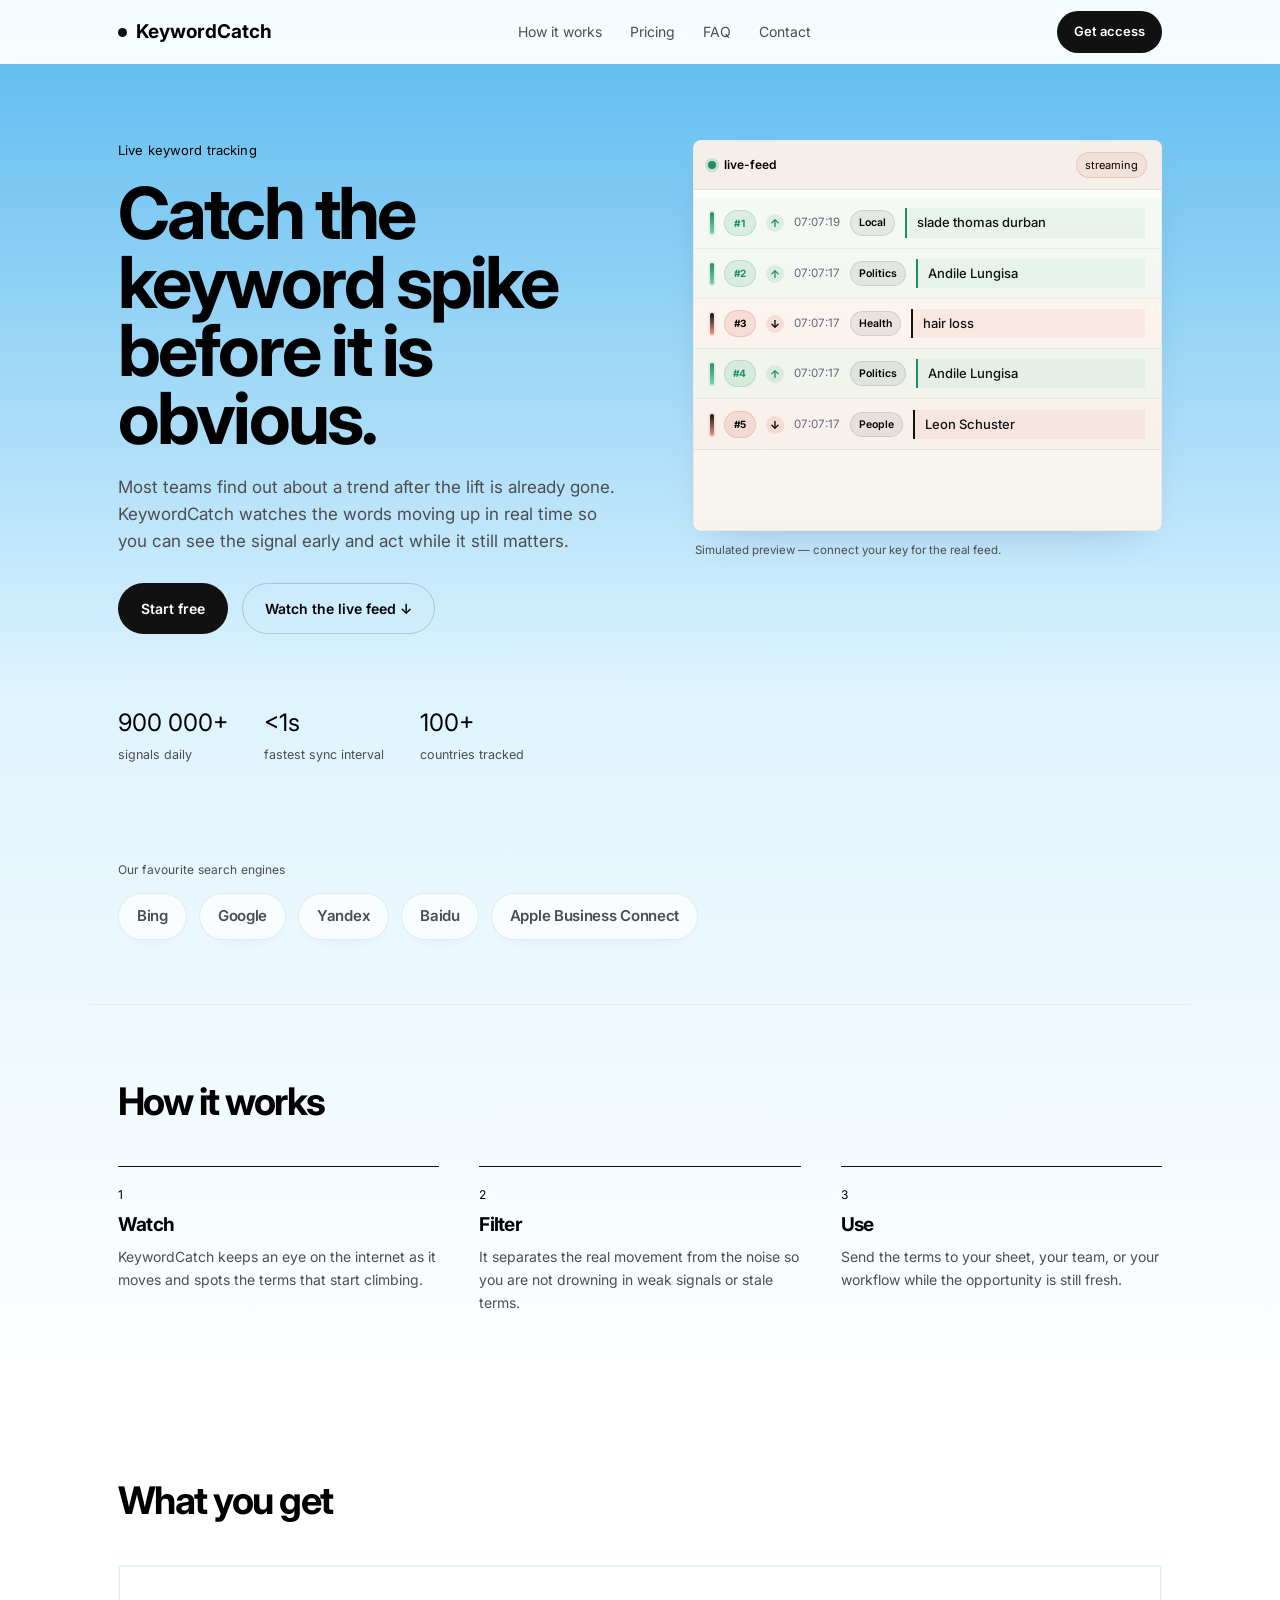
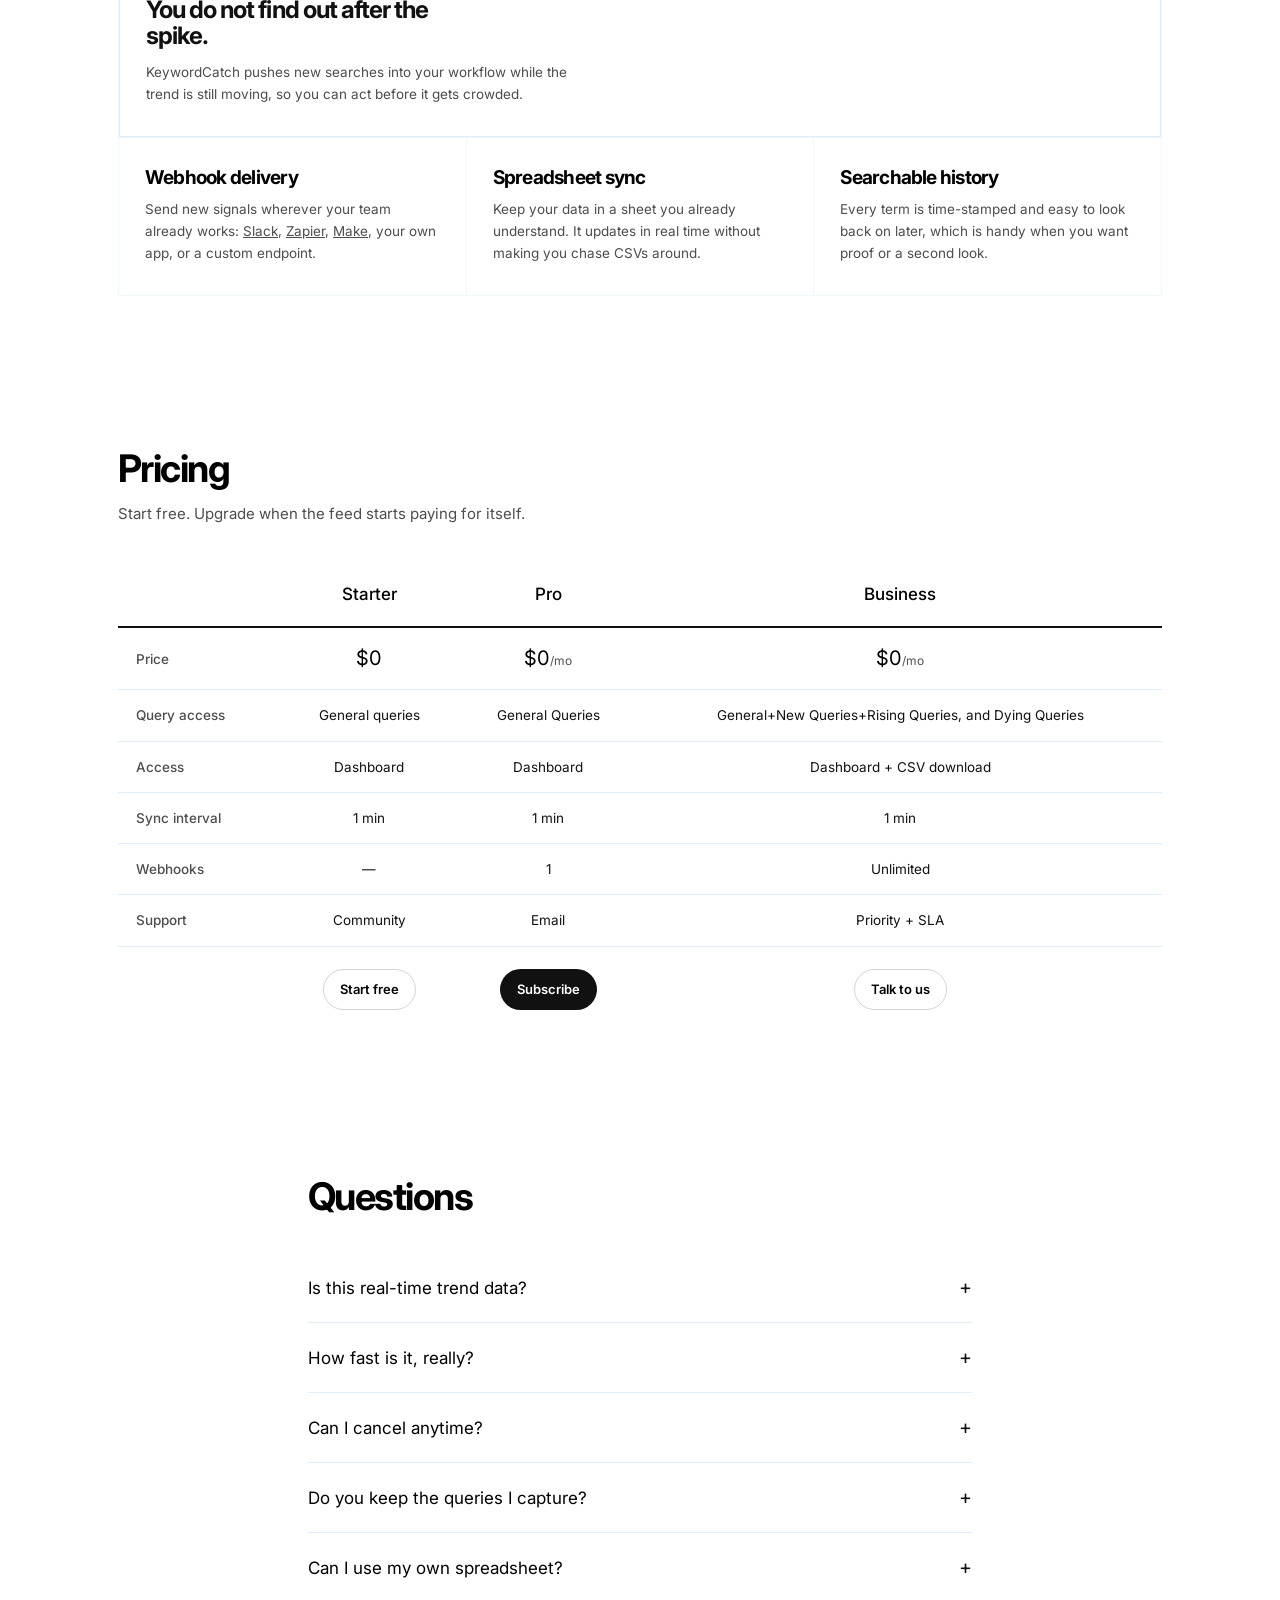
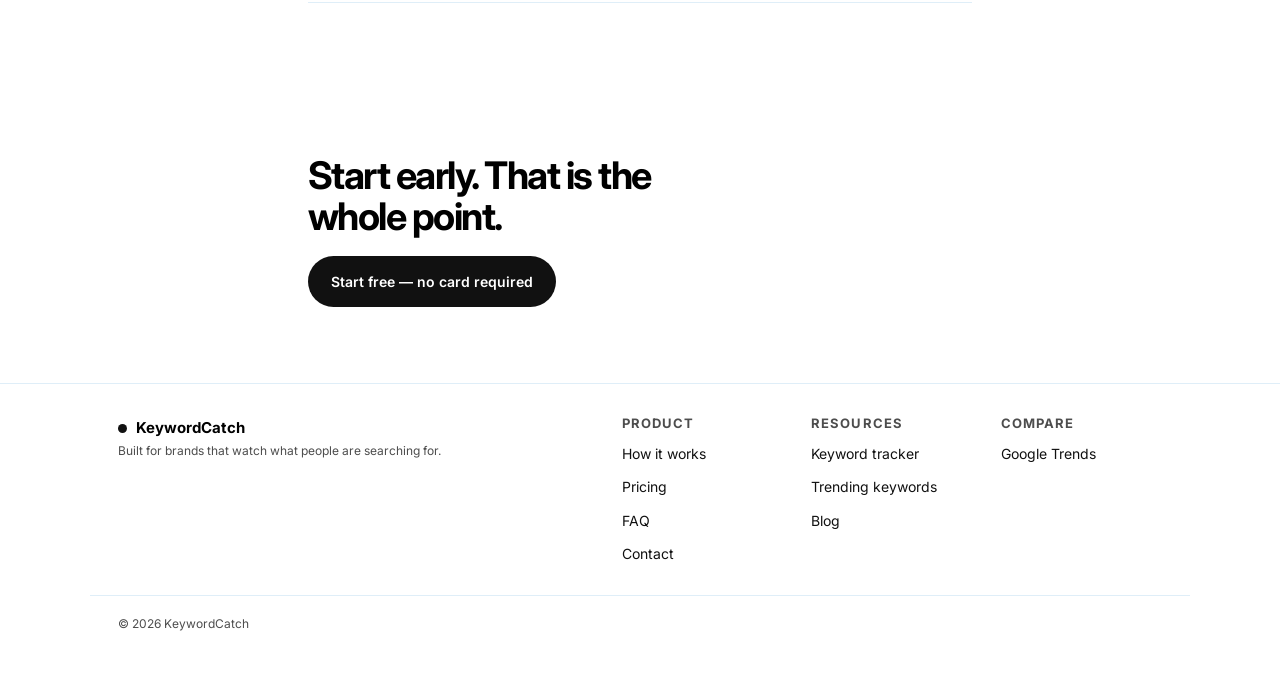
==== commit df09d857: "Add files via upload" ====
--- a/index.html
+++ b/index.html
@@ -38,7 +38,7 @@
       <a href="contact.html">Contact</a>
     </nav>
 
-    <a href="#pricing" class="btn btn-primary btn-small desktop-only">Get access</a>
+    <a href="test.html" class="btn btn-primary btn-small desktop-only">Get access</a>
 
     <button class="menu-toggle" type="button" aria-expanded="false" aria-controls="mobileMenu" aria-label="Open navigation menu">
       <span></span>
@@ -52,7 +52,7 @@
     <a href="#pricing">Pricing</a>
     <a href="#faq">FAQ</a>
     <a href="contact.html">Contact</a>
-    <a href="#pricing" class="btn btn-primary btn-small">Get access</a>
+    <a href="test.html" class="btn btn-primary btn-small">Get access</a>
   </nav>
 </header>
 
@@ -137,7 +137,7 @@
         </article>
         <article class="feature">
           <h3>Webhook delivery</h3>
-          <p>Send new signals wherever your team already works — Slack, Zapier, Make, your own app, or a custom endpoint.</p>
+          <p>Send new signals wherever your team already works: <a href="https://slack.com" target="_blank" rel="noopener noreferrer">Slack</a>, <a href="https://zapier.com/apps" target="_blank" rel="noopener noreferrer">Zapier</a>, <a href="https://www.make.com" target="_blank" rel="noopener noreferrer">Make</a>, your own app, or a custom endpoint.</p>
         </article>
         <article class="feature">
           <h3>Spreadsheet sync</h3>
@@ -169,38 +169,32 @@
         <tbody>
           <tr>
             <th scope="row">Price</th>
-            <td><span class="price">$25</span></td>
-            <td class="price-table-featured"><span class="price">$49</span><span class="price-period">/mo</span></td>
-            <td><span class="price">$99</span><span class="price-period">/mo</span></td>
-          </tr>
-          <tr>
-            <th scope="row">Countries monitored</th>
-            <td>RSA</td>
-            <td class="price-table-featured">RSA</td>
-            <td>RSA+</td>
-          </tr>
-          <tr>
-            <th scope="row">Queries / day</th>
-            <td>900 000+</td>
-            <td class="price-table-featured">900 000+</td>
-            <td>900 000+</td>
+            <td><span class="price">$0</span></td>
+            <td class="price-table-featured"><span class="price">$0</span><span class="price-period">/mo</span></td>
+            <td><span class="price">$0</span><span class="price-period">/mo</span></td>
+          </tr>
+          <tr>
+            <th scope="row">Query access</th>
+            <td>General queries</td>
+            <td class="price-table-featured">General Queries</td>
+            <td>General+New Queries+Rising Queries, and Dying Queries</td>
+          </tr>
+          <tr>
+            <th scope="row">Access</th>
+            <td>Dashboard</td>
+            <td class="price-table-featured">Dashboard</td>
+            <td>Dashboard + CSV download</td>
           </tr>
           <tr>
             <th scope="row">Sync interval</th>
-            <td>15 min</td>
-            <td class="price-table-featured">1 sec</td>
-            <td>1 sec</td>
+            <td>1 min</td>
+            <td class="price-table-featured">1 min</td>
+            <td>1 min</td>
           </tr>
           <tr>
             <th scope="row">Webhooks</th>
             <td>—</td>
             <td class="price-table-featured">1</td>
-            <td>Unlimited</td>
-          </tr>
-          <tr>
-            <th scope="row">Team seats</th>
-            <td>1</td>
-            <td class="price-table-featured">2</td>
             <td>Unlimited</td>
           </tr>
           <tr>
--- a/styles.css
+++ b/styles.css
@@ -198,6 +198,10 @@
   .mobile-menu .btn {
     width: fit-content;
   }
+
+  .mobile-menu .btn-primary {
+    color: #ffffff;
+  }
 }
 
 @media (min-width: 721px) {
@@ -687,12 +691,42 @@
 .test-header {
   padding-bottom: 24px;
 }
+.country-flag {
+  display: inline-block;
+  margin-right: 8px;
+  font-size: 0.72em;
+  letter-spacing: 0;
+  vertical-align: 0.08em;
+}
 .test-status {
   color: var(--ink-soft);
   font-size: 13px;
 }
 .test-table-wrap {
   padding-bottom: 80px;
+}
+.sheet-tabs {
+  display: flex;
+  gap: 8px;
+  flex-wrap: wrap;
+  margin-bottom: 16px;
+}
+.sheet-tab {
+  border: 1px solid #cfe5f2;
+  border-radius: 999px;
+  background: #ffffff;
+  color: var(--ink-soft);
+  font: inherit;
+  font-size: 13px;
+  font-weight: 600;
+  padding: 9px 14px;
+  cursor: pointer;
+}
+.sheet-tab.is-active,
+.sheet-tab:hover {
+  background: var(--ink);
+  border-color: var(--ink);
+  color: #ffffff;
 }
 .test-table-scroll {
   overflow-x: auto;
@@ -719,6 +753,17 @@
 }
 .test-table tr:last-child td {
   border-bottom: 0;
+}
+.trend-arrow {
+  width: 72px;
+  color: var(--green);
+  font-size: 20px;
+  font-weight: 700;
+  text-align: center !important;
+}
+.sheet-tab[data-tab="dying"] + .sheet-tab,
+.test-table .trend-arrow[aria-label="Dying"] {
+  color: var(--coral-deep);
 }
 .test-empty {
   margin-top: 16px;
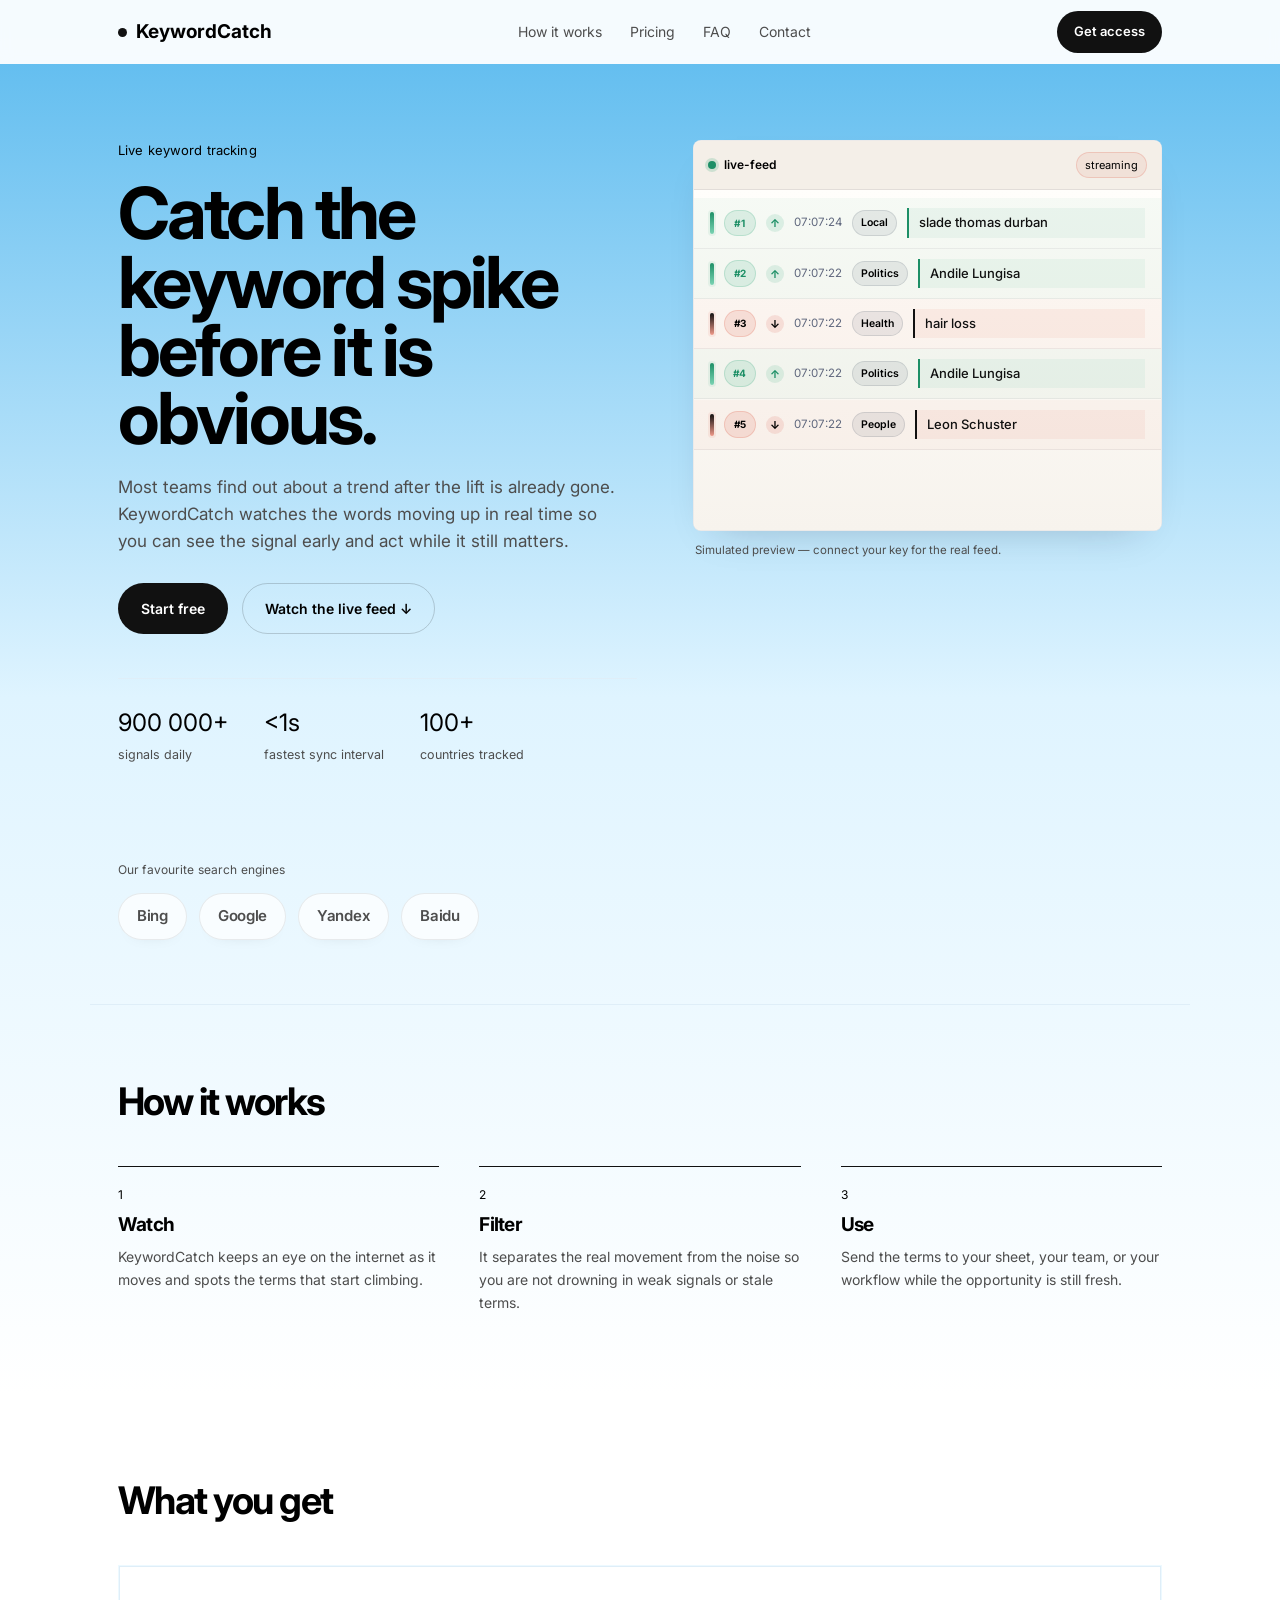
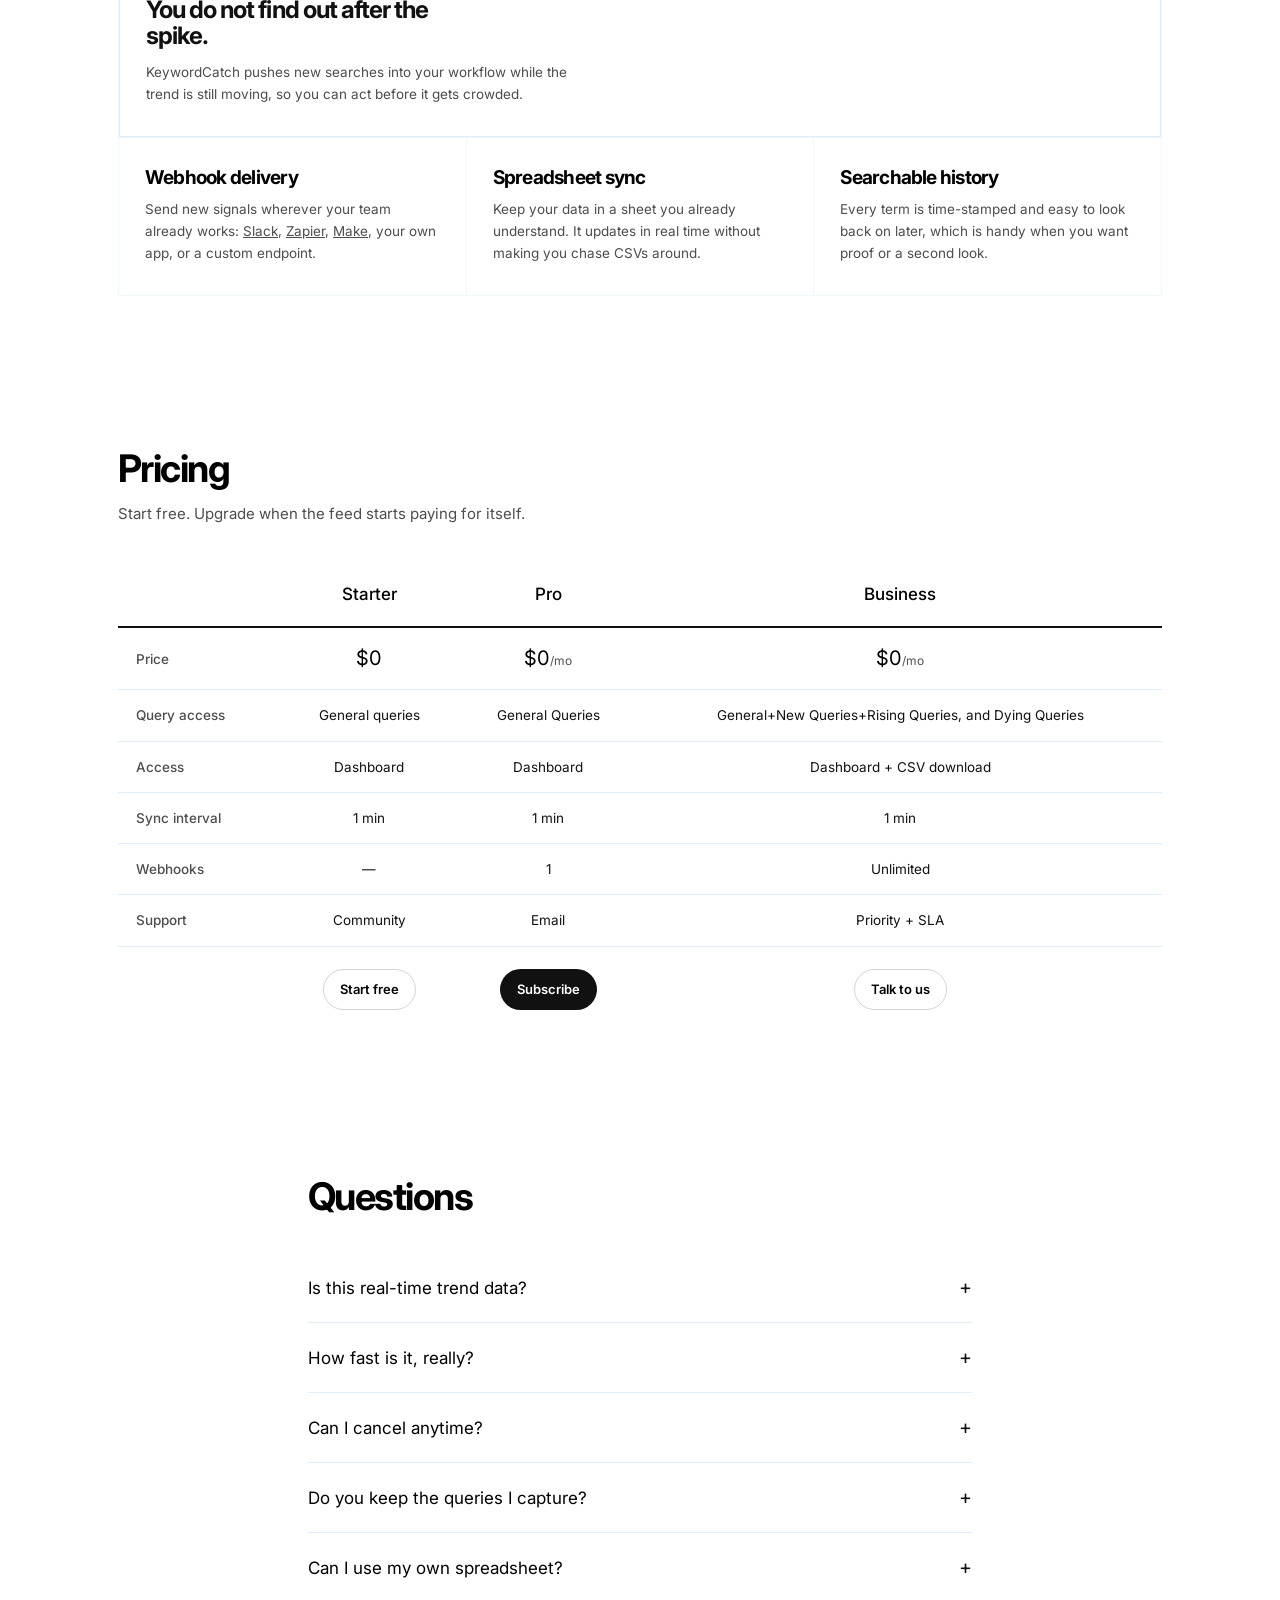
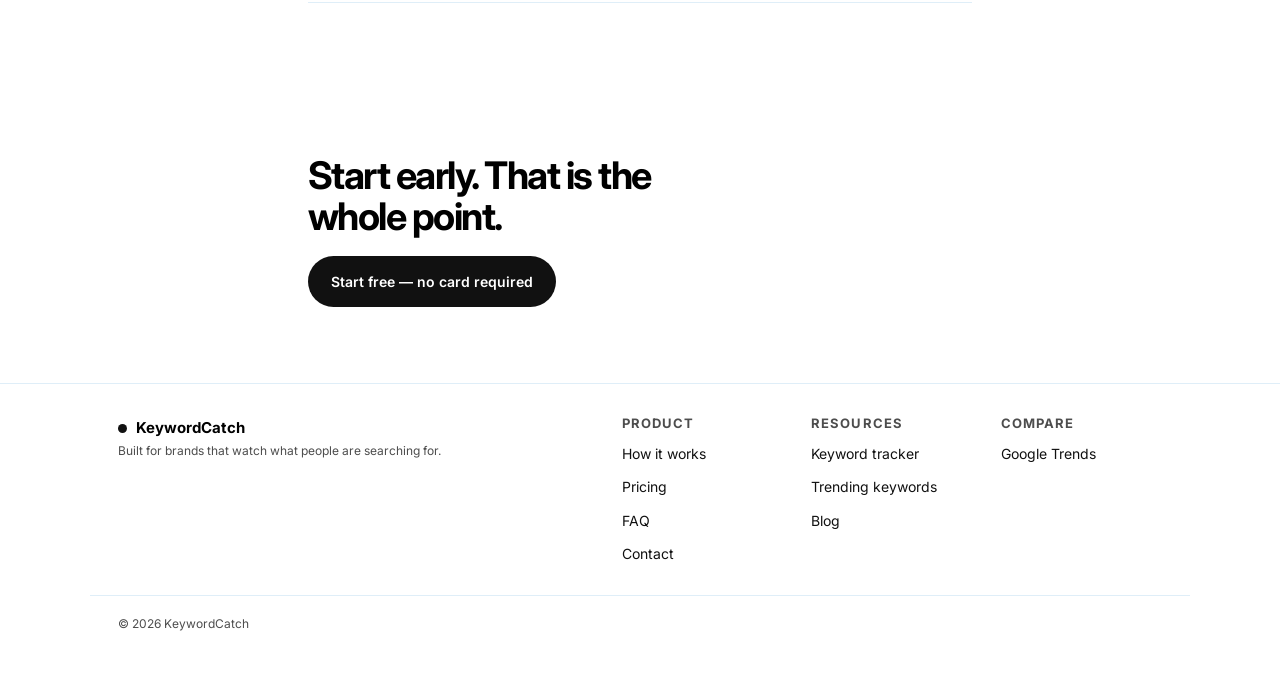
==== commit bdd289ad: "Add files via upload" ====
--- a/index.html
+++ b/index.html
@@ -3,10 +3,17 @@
 <head>
 <meta charset="UTF-8">
 <meta name="viewport" content="width=device-width, initial-scale=1.0">
+<!-- Google tag (gtag.js) -->
+<script async src="https://www.googletagmanager.com/gtag/js?id=G-NPL1SN04KD"></script>
+<script>
+  window.dataLayer = window.dataLayer || [];
+  function gtag(){dataLayer.push(arguments);}
+  gtag('js', new Date());
+  gtag('config', 'G-NPL1SN04KD');
+</script>
 <meta name="robots" content="index, follow">
 <meta name="theme-color" content="#dfefff">
 <meta name="description" content="KeywordCatch is a live keyword tracker for monitoring trending internet searches, rising topics, and high-intent keywords across markets — with webhook and spreadsheet delivery.">
-<meta name="keywords" content="live keyword tracker, trending keyword tool, internet keyword monitor, keyword monitoring software, trending search keywords, SEO keyword tracking, keyword alerts">
 <title>KeywordCatch | Live keyword tracker for trending internet searches</title>
 <link rel="canonical" href="https://keywordcatch.com/">
 <meta property="og:type" content="website">
@@ -14,6 +21,7 @@
 <meta property="og:description" content="Track rising keyword trends in real time, export to spreadsheets, and send alerts where your team works.">
 <meta property="og:url" content="https://keywordcatch.com/">
 <meta property="og:site_name" content="KeywordCatch">
+<meta property="og:locale" content="en_US">
 <meta name="twitter:card" content="summary_large_image">
 <meta name="twitter:title" content="KeywordCatch | Live keyword tracker for trending internet searches">
 <meta name="twitter:description" content="Monitor internet trending keywords and react before they peak.">
@@ -26,7 +34,7 @@
 
 <header class="topbar">
   <div class="wrap topbar-row">
-    <a href="#top" class="brand">
+    <a href="/" class="brand">
       <span class="brand-dot" aria-hidden="true"></span>
       KeywordCatch
     </a>
@@ -98,7 +106,6 @@
       <span>Google</span>
       <span>Yandex</span>
       <span>Baidu</span>
-      <span>Apple Business Connect</span>
     </div>
   </section>
 
@@ -292,23 +299,39 @@
 <script type="application/ld+json">
 {
   "@context": "https://schema.org",
-  "@type": "SoftwareApplication",
-  "name": "KeywordCatch",
-  "applicationCategory": "BusinessApplication",
-  "operatingSystem": "Web",
-  "description": "KeywordCatch is a live keyword tracker for monitoring internet trending searches, rising keyword opportunities, and search-intent signals in real time.",
-  "offers": {
-    "@type": "Offer",
-    "price": "0",
-    "priceCurrency": "USD",
-    "category": "Subscription",
-    "availability": "https://schema.org/InStock"
-  },
-  "publisher": {
-    "@type": "Organization",
-    "name": "KeywordCatch"
+  "@graph": [
+    {
+      "@type": "Organization",
+      "@id": "https://keywordcatch.com/#organization",
+      "name": "KeywordCatch",
+      "url": "https://keywordcatch.com/"
+    },
+    {
+      "@type": "WebSite",
+      "@id": "https://keywordcatch.com/#website",
+      "url": "https://keywordcatch.com/",
+      "name": "KeywordCatch",
+      "publisher": { "@id": "https://keywordcatch.com/#organization" }
+    },
+    {
+      "@type": "SoftwareApplication",
+      "name": "KeywordCatch",
+      "applicationCategory": "BusinessApplication",
+      "operatingSystem": "Web",
+      "description": "KeywordCatch is a live keyword tracker for monitoring internet trending searches, rising keyword opportunities, and search-intent signals in real time.",
+      "publisher": { "@id": "https://keywordcatch.com/#organization" }
+    }
+  ]
+}
+</script>
+<script>
+  if (window.location.pathname.endsWith('/index.html')) {
+    // Replace /index.html with / while keeping query params & hashes
+    const cleanPath = window.location.pathname.replace(/\/index\.html$/, '/')
+                    + window.location.search
+                    + window.location.hash;
+    window.history.replaceState(null, '', cleanPath);
   }
-}
 </script>
 <script src="script.js"></script>
 </body>
--- a/styles.css
+++ b/styles.css
@@ -474,6 +474,7 @@
 }
 
 
+
 /* ============================================================
    Sections
    ============================================================ */
